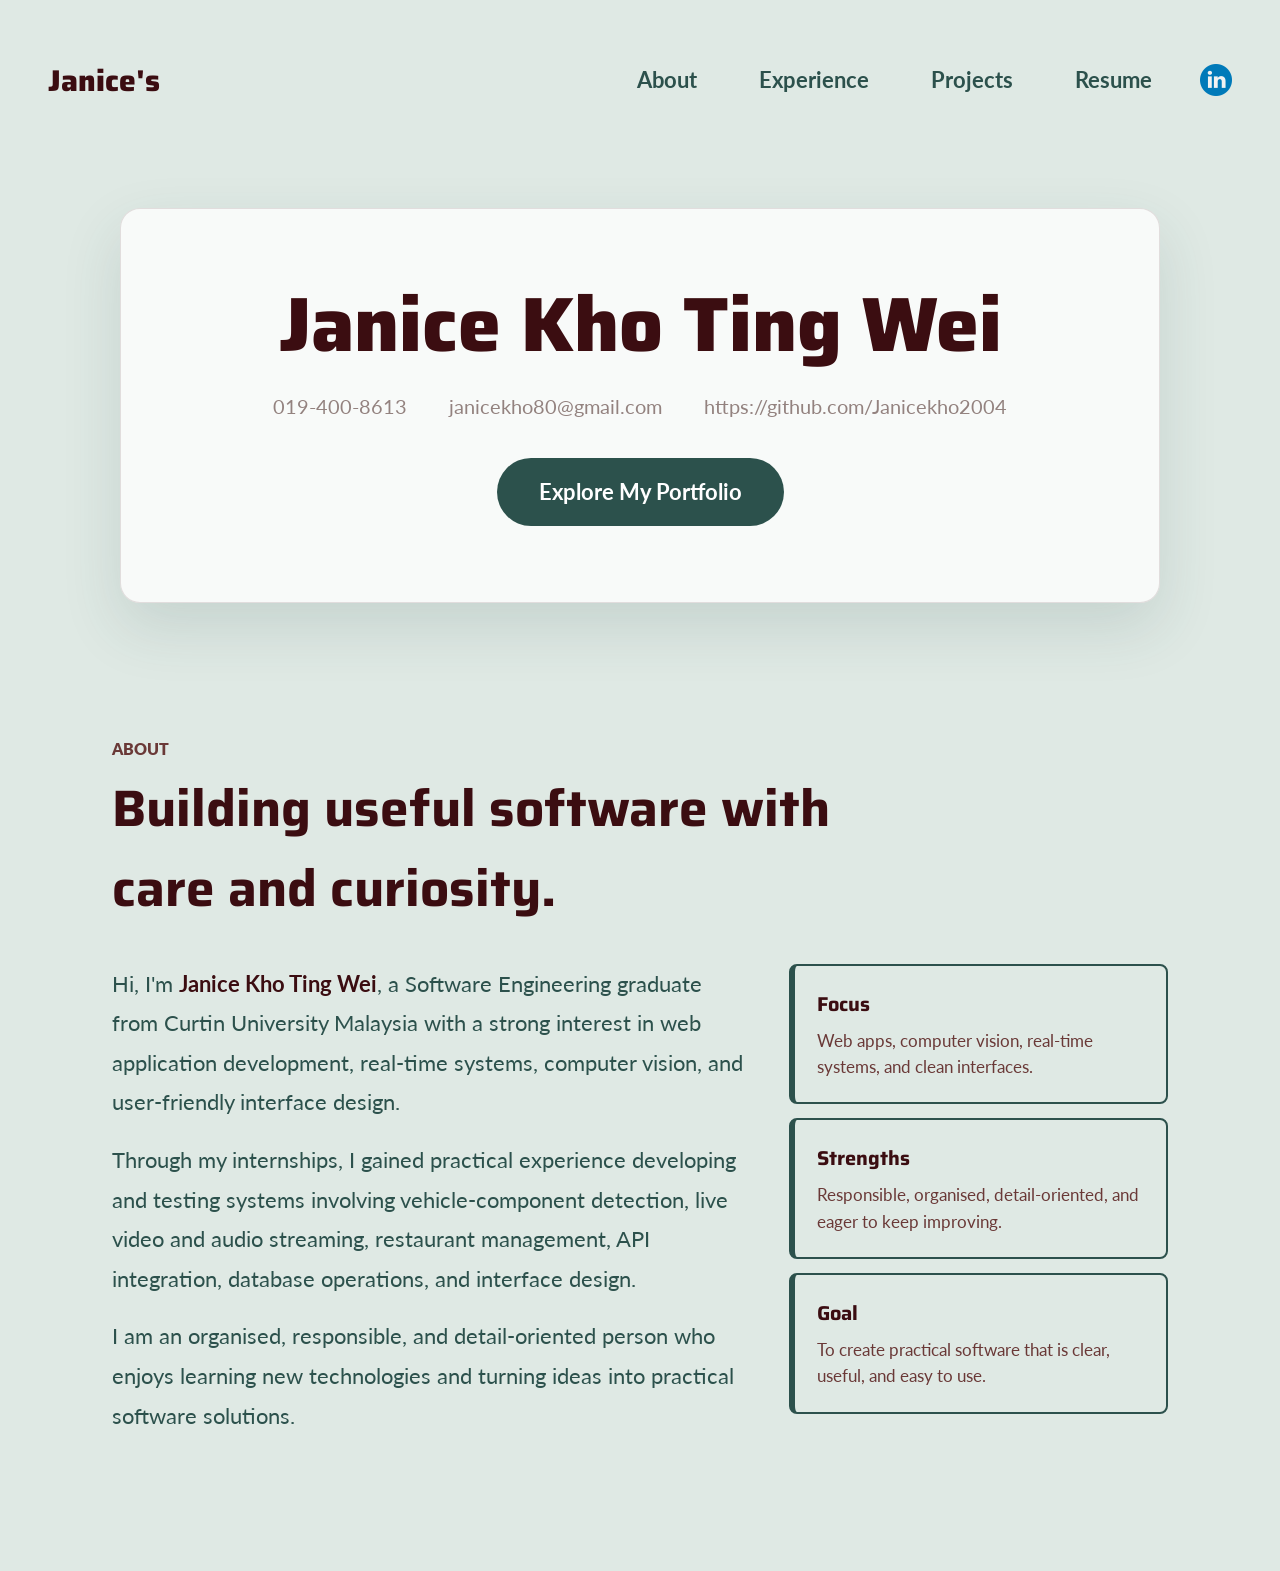
==== index.html @ f8a0b221 "About Me Section" ====
<!DOCTYPE html>
<html lang="en">
<head>
    <meta charset="UTF-8">
    <meta name="viewport" content="width=device-width, initial-scale=1.0">
    <title>Janice's Portfolio</title>
    <link rel="stylesheet" href="style.css">

    <link rel="preconnect" href="https://fonts.googleapis.com">
    <link rel="preconnect" href="https://fonts.gstatic.com" crossorigin>
    <link href="https://fonts.googleapis.com/css2?family=Lato:ital,wght@0,100;0,300;0,400;0,700;0,900;1,100;1,300;1,400;1,700;1,900&family=Saira:ital,wght@0,100..900;1,100..900&display=swap" rel="stylesheet">
</head>

<body>
    <header class="site-header">
        <a class="logo" href="#">Janice's</a>

        <nav class="mobile-menu" aria-label="Main navigation">
            <a href="#about">About</a>
            <a href="#experience">Experience</a>
            <a href="#project">Projects</a>
            <a href="#resume">Resume</a>

            <a class="linkedin-button"
                href="https://www.linkedin.com/in/janice-kho-ting-wei-541076395"
                target="_blank"
                rel="noopener noreferrer"
                aria-label="Visit Janice's LinkedIn profile">
                <img src="image/linkedin.png" alt="">
            </a>
        </nav>
    </header>

    <main class="profile">
        <h1>Janice Kho Ting Wei</h1>

        <div class="contact">
            <p>019-400-8613</p>
            <p>janicekho80@gmail.com</p>
            <p>https://github.com/Janicekho2004</p>
        </div>

        <button type="button">Explore My Portfolio</button>
    </main>

    <!-- about me section -->
    <section class="about section-panel" id="about">
        <div class="section-heading">
            <p>About</p>
            <h2>Building useful software with care and curiosity.</h2>
        </div>

        <div class="about-content">
            <div class="about-text">
                <p>
                    Hi, I'm <strong>Janice Kho Ting Wei</strong>, a Software Engineering
                    graduate from Curtin University Malaysia with a strong interest in
                    web application development, real-time systems, computer vision,
                    and user-friendly interface design.
                </p>

                <p>
                    Through my internships, I gained practical experience developing
                    and testing systems involving vehicle-component detection, live
                    video and audio streaming, restaurant management, API integration,
                    database operations, and interface design.
                </p>

                <p>
                    I am an organised, responsible, and detail-oriented person who
                    enjoys learning new technologies and turning ideas into practical
                    software solutions.
                </p>
            </div>

            <div class="about-highlights" aria-label="Janice's strengths">
                <article>
                    <h3>Focus</h3>
                    <p>Web apps, computer vision, real-time systems, and clean interfaces.</p>
                </article>

                <article>
                    <h3>Strengths</h3>
                    <p>Responsible, organised, detail-oriented, and eager to keep improving.</p>
                </article>

                <article>
                    <h3>Goal</h3>
                    <p>To create practical software that is clear, useful, and easy to use.</p>
                </article>
            </div>
        </div>
    </section>

</body>
</html>
---- style.css ----
* {
    box-sizing: border-box;
}

body {
    min-height: 100%;
    margin: 0;
    padding: 36px 48px 72px;
    font-family: "Lato", Arial, Helvetica, sans-serif;
    color: #3B0D11;
    background: #DFE9E4;
}

.site-header {
    width: min(100%, 1500px);
    min-height: 88px;
    margin: 0 auto;
    display: flex;
    align-items: center;
    justify-content: space-between;
    gap: 24px;
}

.logo {
    color: #3B0D11;
    font-family: "Saira", Arial, Helvetica, sans-serif;
    font-size: 30px;
    font-weight: 800;
    text-decoration: none;
}

.mobile-menu {
    display: flex;
    align-items: center;
    gap: 34px;
}

.mobile-menu a {
    padding: 12px 14px;
    border-radius: 999px;
    color: #2C514C;
    font-size: 1.35rem;
    font-weight: 700;
    text-decoration: none;
    transition: color 160ms ease, background 160ms ease;
}

.mobile-menu a:hover {
    color: #3B0D11;
    background: rgba(255, 255, 255, 0.72);
}

.mobile-menu .linkedin-button {
    width: 32px;
    height: 32px;
    display: inline-flex;
    align-items: center;
    justify-content: center;
    padding: 0;
    background: transparent;
}

.mobile-menu .linkedin-button img {
    width: 32px;
    height: 32px;
    display: block;
}

.profile {
    width: min(100%, 1040px);
    margin: 84px auto 0;
    padding: 76px 64px;
    border: 1px solid rgba(59, 13, 17, 0.12);
    border-radius: 20px;
    background: rgba(255, 255, 255, 0.78);
    box-shadow: 0 24px 60px rgba(44, 81, 76, 0.14);
    text-align: center;
}

h1 {
    margin: 0;
    font-family: "Saira", Arial, Helvetica, sans-serif;
    font-weight: 800;
    font-size: clamp(3.2rem, 6vw, 5.6rem);
    line-height: 1.05;
    color: #3B0D11;
}

.contact {
    display: flex;
    flex-wrap: wrap;
    align-items: center;
    gap: 14px 42px;
    justify-content: center;
    margin: 28px 0 40px;
}

.contact p {
    margin: 0;
    color: #93827F;
    text-align: center;
    font-size: 1.25rem;
}

button {
    min-height: 68px;
    padding: 0 42px;
    border: 0;
    border-radius: 999px;
    color: #ffffff;
    background: #2C514C;
    font: inherit;
    font-size: 1.35rem;
    font-weight: 700;
    cursor: pointer;
    transition: transform 160ms ease, background 160ms ease, box-shadow 160ms ease;
}

button:hover {
    background: #6A3937;
    box-shadow: 0 12px 24px rgba(106, 57, 55, 0.26);
    transform: translateY(-2px);
}

button:focus-visible {
    outline: 3px solid rgba(44, 81, 76, 0.35);
    outline-offset: 4px;
}

.section-panel {
    width: min(100%, 1500px);
    margin-top: 50px;
    margin: 72px auto 0;
    padding: 64px;
    border-radius: 20px;
}

.section-heading {
    max-width: 720px;
    margin-bottom: 36px;
}

.section-heading p {
    margin: 0 0 10px;
    color: #6A3937;
    font-weight: 800;
    text-transform: uppercase;
}

.section-heading h2 {
    margin: 0;
    color: #3B0D11;
    font-family: "Saira", Arial, Helvetica, sans-serif;
    font-size: clamp(2rem, 4vw, 3.4rem);
}

.about-content {
    display: grid;
    grid-template-columns: 1.25fr 0.75fr;
    gap: 44px;
    align-items: start;
}

.about-text {
    display: grid;
    gap: 18px;
}

.about-text p {
    margin: 0;
    color: #2C514C;
    font-size: 22px;
    line-height: 1.8;
}

.about-text strong {
    color: #3B0D11;
}

.about-highlights {
    display: grid;
    gap: 14px;
}

.about-highlights article {
    padding: 22px;
    border: 2px solid #2C514C;
    border-left: 6px solid #2C514C;
    border-radius: 8px;
    background: #DFE9E4;
}

.about-highlights h3 {
    margin: 0 0 8px;
    color: #3B0D11;
    font-family: "Saira", Arial, Helvetica, sans-serif;
    font-size: 1.25rem;
}

.about-highlights p {
    margin: 0;
    color: #6A3937;
    font-size: 17px;
    line-height: 1.55;
}

@media (max-width: 520px) {
    body {
        padding: 18px;
    }

    .site-header {
        align-items: flex-start;
        flex-direction: column;
        gap: 12px;
    }

    .mobile-menu {
        width: 100%;
        flex-wrap: wrap;
        gap: 6px;
    }

    .mobile-menu a {
        padding: 8px 10px;
        font-size: 0.88rem;
    }

    .profile {
        margin-top: 48px;
        padding: 32px 22px;
    }

    .logo {
        font-size: 1.75rem;
    }

    h1 {
        font-size: clamp(2.4rem, 13vw, 3.4rem);
    }

    .contact {
        flex-direction: column;
        gap: 8px;
    }

    .contact p {
        font-size: 0.98rem;
    }

    button {
        min-height: 54px;
        padding: 0 22px;
        font-size: 1rem;
    }

    .section-panel {
        margin-top: 28px;
        padding: 25px 18px;
    }

    .section-heading {
        margin-bottom: 28px;
    }

    .about-content {
        grid-template-columns: 1fr;
        gap: 28px;
    }

    .about-text p {
        font-size: 1rem;
        line-height: 1.7;
    }
}
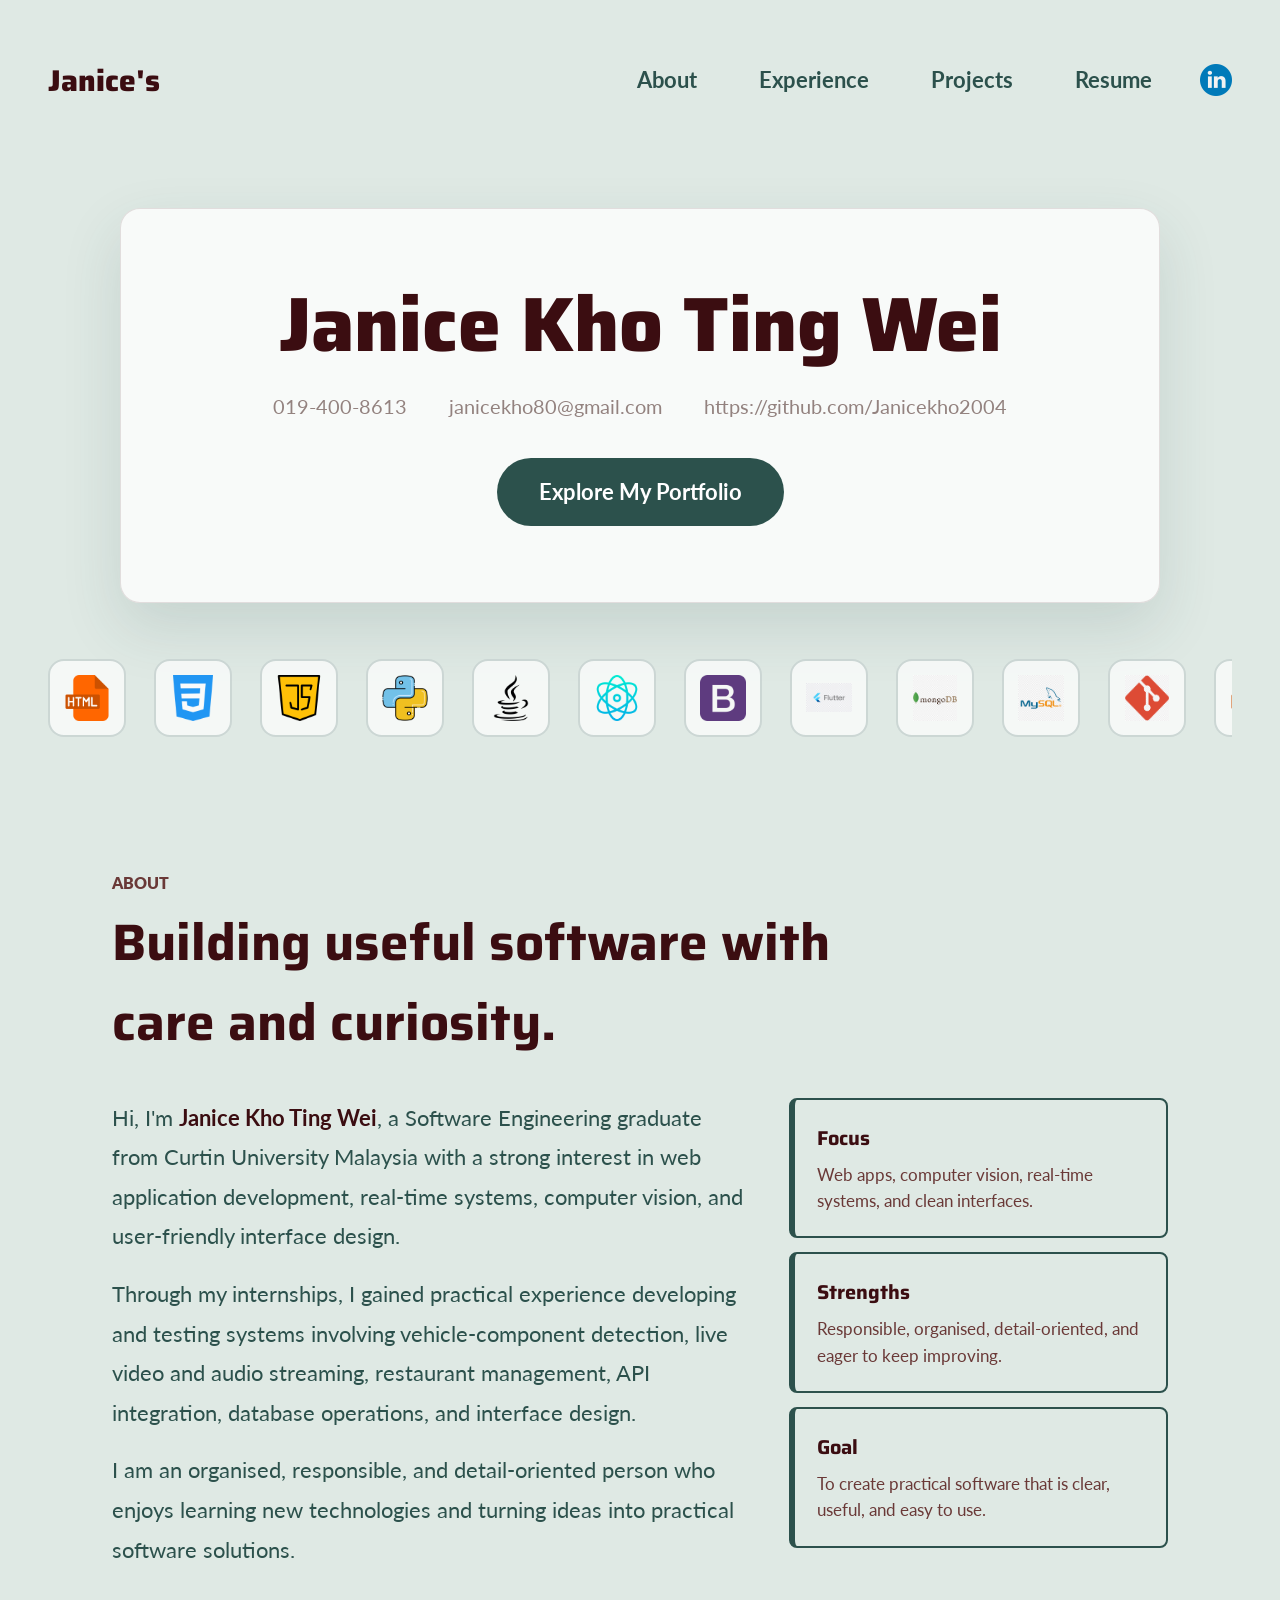
==== commit 8a8de343: "Skills Marquee added" ====
--- a/index.html
+++ b/index.html
@@ -42,6 +42,38 @@
 
         <button type="button">Explore My Portfolio</button>
     </main>
+
+    <section class="skills-marquee" aria-label="Technical skills">
+        <div class="skills-track">
+            <div class="skills-list">
+                <img src="image/logo/html.png" alt="HTML">
+                <img src="image/logo/css.png" alt="CSS">
+                <img src="image/logo/javascript.png" alt="JavaScript">
+                <img src="image/logo/python.png" alt="Python">
+                <img src="image/logo/java.png" alt="Java">
+                <img src="image/logo/react.png" alt="React">
+                <img src="image/logo/bootstrap.png" alt="Bootstrap">
+                <img src="image/logo/flutter.jpg" alt="Flutter">
+                <img src="image/logo/mongodb.png" alt="MongoDB">
+                <img src="image/logo/mysql.png" alt="MySQL">
+                <img src="image/logo/git.png" alt="Git">
+            </div>
+
+            <div class="skills-list" aria-hidden="true">
+                <img src="image/logo/html.png" alt="">
+                <img src="image/logo/css.png" alt="">
+                <img src="image/logo/javascript.png" alt="">
+                <img src="image/logo/python.png" alt="">
+                <img src="image/logo/java.png" alt="">
+                <img src="image/logo/react.png" alt="">
+                <img src="image/logo/bootstrap.png" alt="">
+                <img src="image/logo/flutter.jpg" alt="">
+                <img src="image/logo/mongodb.png" alt="">
+                <img src="image/logo/mysql.png" alt="">
+                <img src="image/logo/git.png" alt="">
+            </div>
+        </div>
+    </section>
 
     <!-- about me section -->
     <section class="about section-panel" id="about">
--- a/style.css
+++ b/style.css
@@ -204,6 +204,47 @@
     line-height: 1.55;
 }
 
+
+/* skills marquee */
+.skills-marquee {
+    width: min(100%, 1200px);
+    margin: 56px auto 0;
+    overflow: hidden;
+}
+
+.skills-track {
+    display: flex;
+    width: max-content;
+    animation: skills-scroll 28s linear infinite;
+}
+
+.skills-list {
+    display: flex;
+    align-items: center;
+    gap: 28px;
+    padding-right: 28px;
+}
+
+.skills-list img {
+    width: 78px;
+    height: 78px;
+    padding: 14px;
+    border: 2px solid rgba(44, 81, 76, 0.2);
+    border-radius: 16px;
+    object-fit: contain;
+    background: rgba(255, 255, 255, 0.68);
+}
+
+@keyframes skills-scroll {
+    from {
+        transform: translateX(0);
+    }
+
+    to {
+        transform: translateX(-33.333%);
+    }
+}
+
 @media (max-width: 520px) {
     body {
         padding: 18px;
@@ -254,6 +295,22 @@
         font-size: 1rem;
     }
 
+    .skills-marquee {
+        margin-top: 36px;
+    }
+
+    .skills-track,
+    .skills-list {
+        gap: 16px;
+    }
+
+    .skills-list img {
+        width: 58px;
+        height: 58px;
+        padding: 10px;
+        border-radius: 12px;
+    }
+
     .section-panel {
         margin-top: 28px;
         padding: 25px 18px;
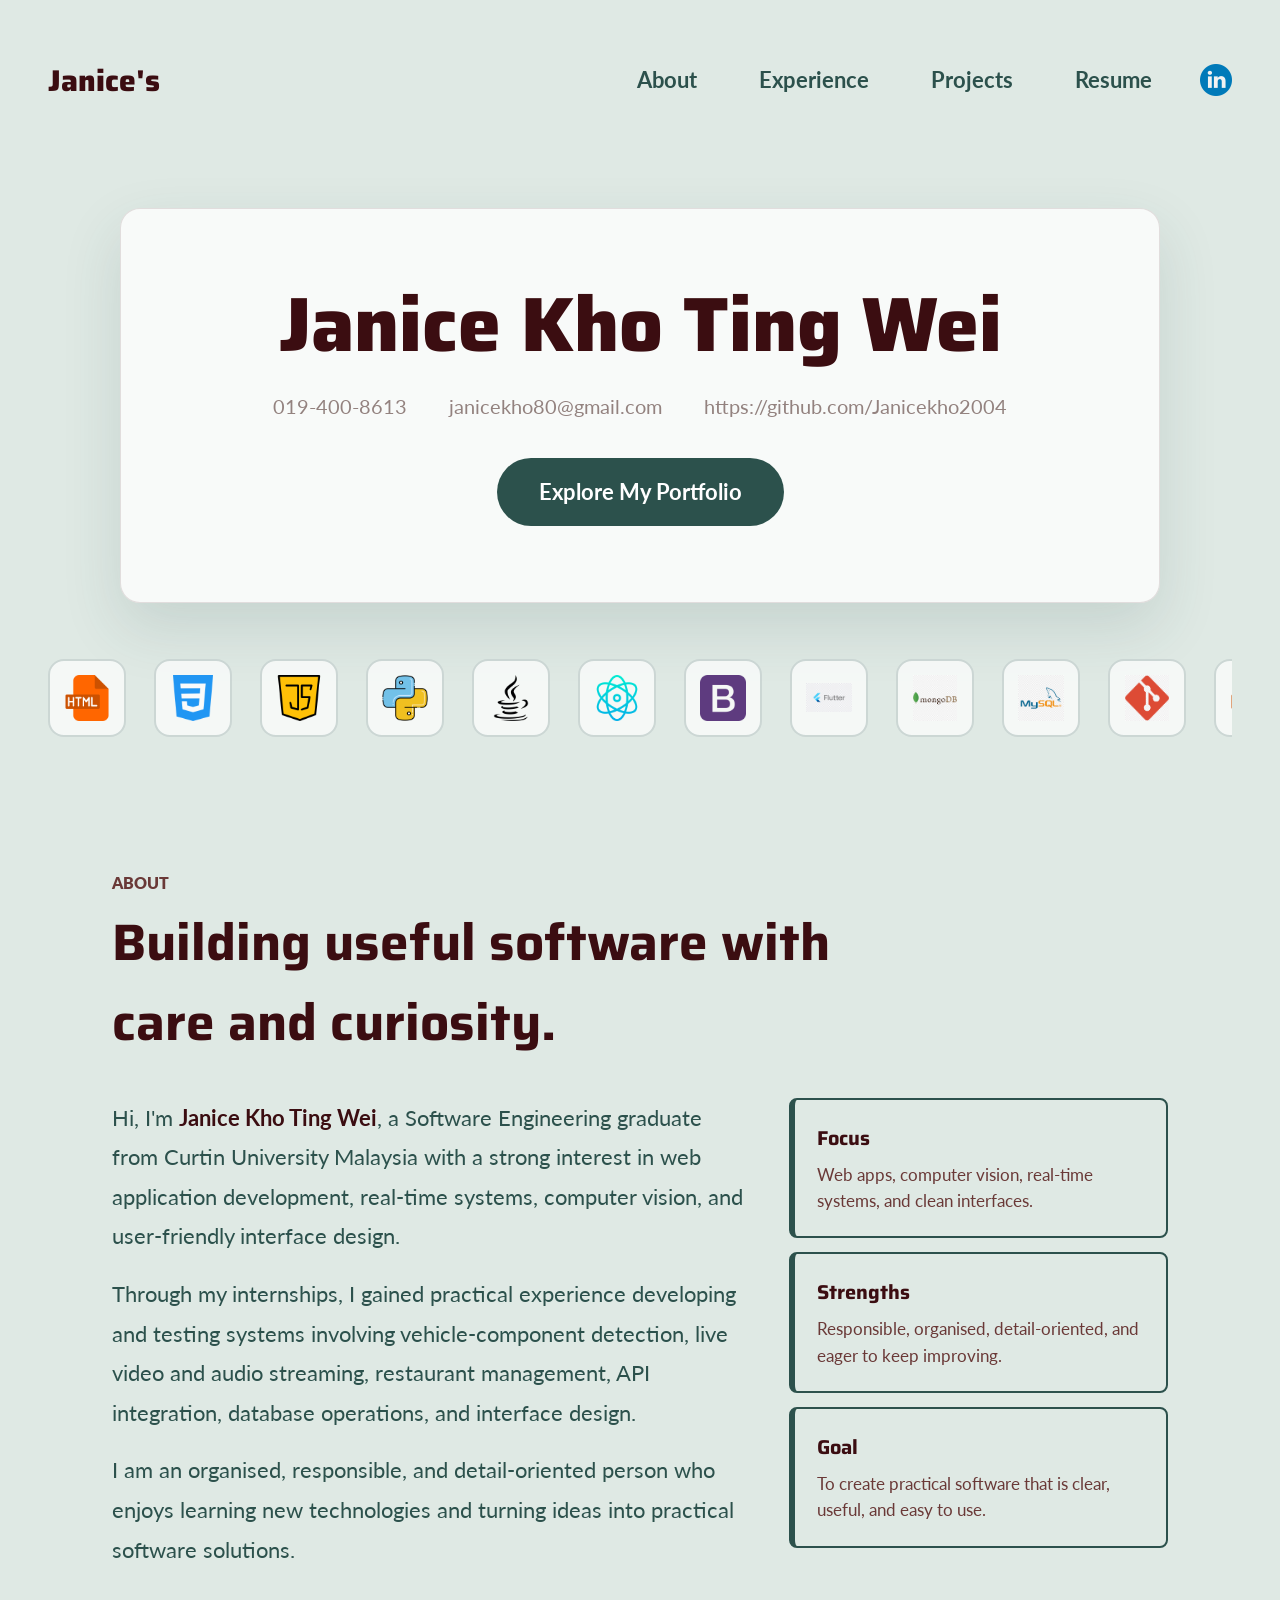
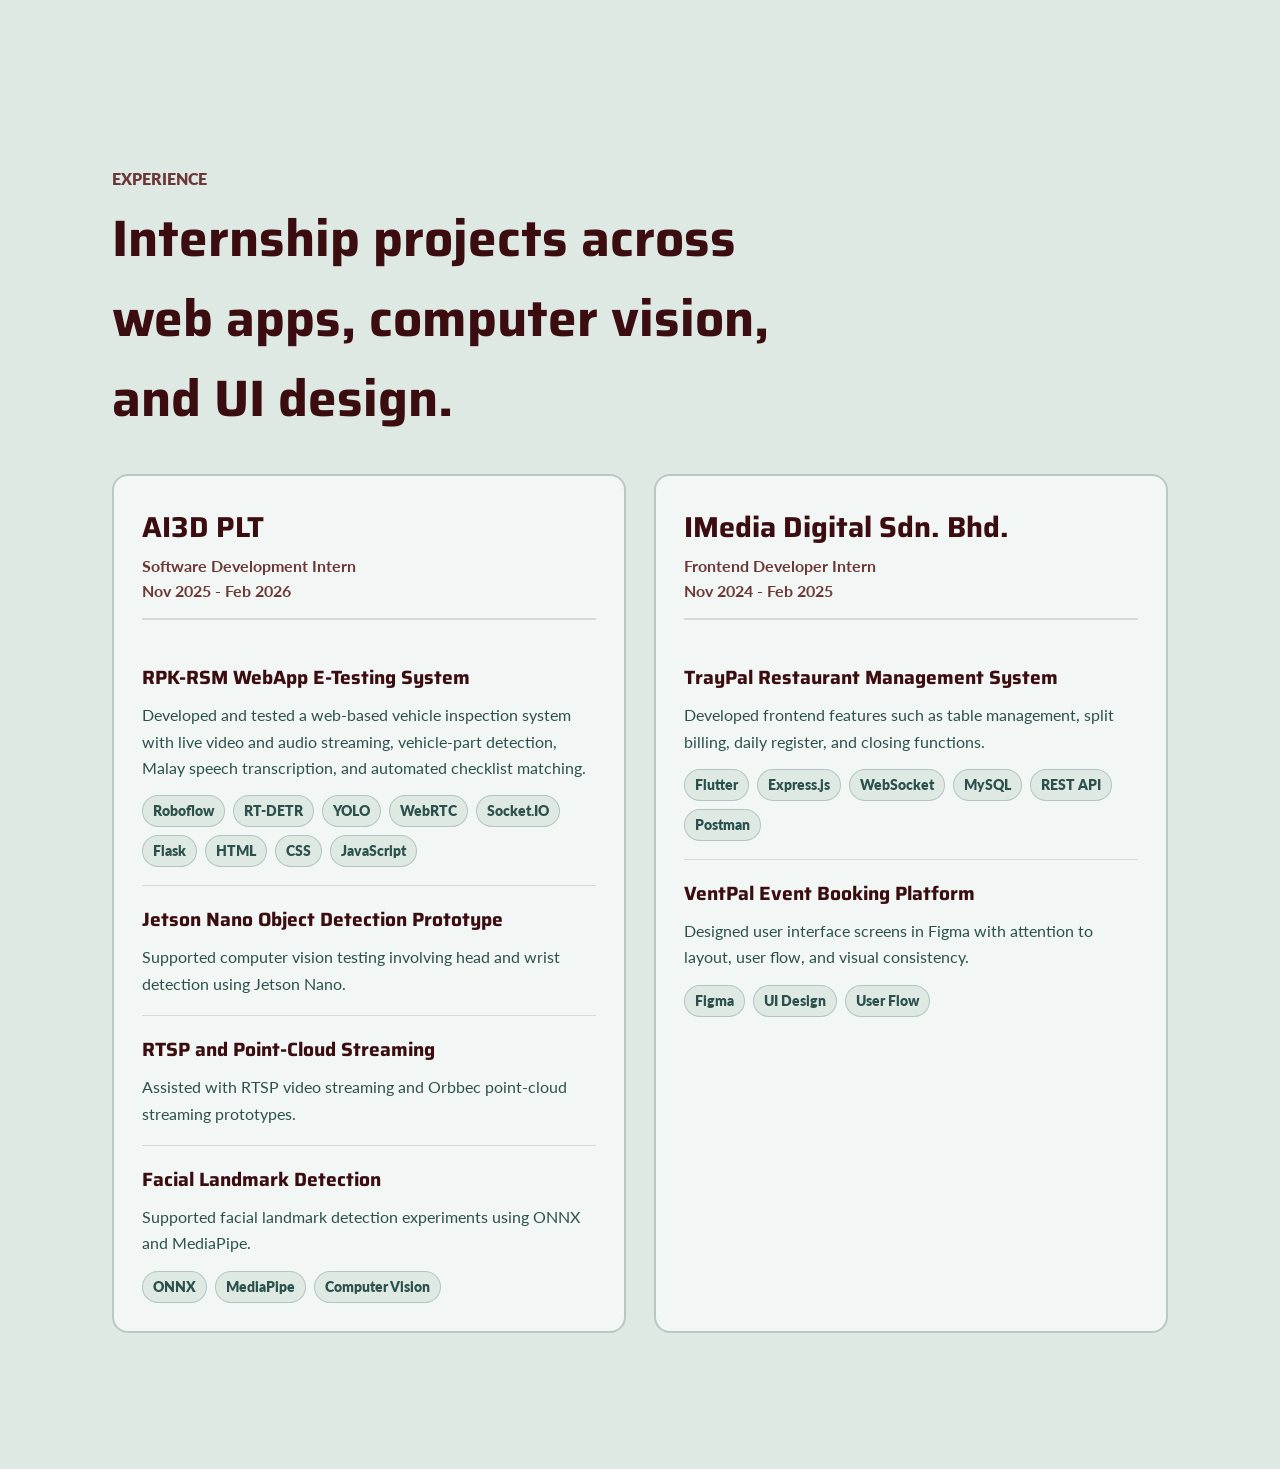
==== commit 42617d8f: "Experience Page" ====
--- a/index.html
+++ b/index.html
@@ -15,6 +15,7 @@
     <header class="site-header">
         <a class="logo" href="#">Janice's</a>
 
+        <!-- navigation (header) -->
         <nav class="mobile-menu" aria-label="Main navigation">
             <a href="#about">About</a>
             <a href="#experience">Experience</a>
@@ -31,6 +32,7 @@
         </nav>
     </header>
 
+    <!-- profile card -->
     <main class="profile">
         <h1>Janice Kho Ting Wei</h1>
 
@@ -43,6 +45,7 @@
         <button type="button">Explore My Portfolio</button>
     </main>
 
+    <!-- skills marquee -->
     <section class="skills-marquee" aria-label="Technical skills">
         <div class="skills-track">
             <div class="skills-list">
@@ -72,6 +75,20 @@
                 <img src="image/logo/mysql.png" alt="">
                 <img src="image/logo/git.png" alt="">
             </div>
+
+            <div class="skills-list" aria-hidden="true">
+                <img src="image/logo/html.png" alt="">
+                <img src="image/logo/css.png" alt="">
+                <img src="image/logo/javascript.png" alt="">
+                <img src="image/logo/python.png" alt="">
+                <img src="image/logo/java.png" alt="">
+                <img src="image/logo/react.png" alt="">
+                <img src="image/logo/bootstrap.png" alt="">
+                <img src="image/logo/flutter.jpg" alt="">
+                <img src="image/logo/mongodb.png" alt="">
+                <img src="image/logo/mysql.png" alt="">
+                <img src="image/logo/git.png" alt="">
+            </div>
         </div>
     </section>
 
@@ -124,5 +141,99 @@
         </div>
     </section>
 
+    <!-- experience section -->
+    <section class="experience section-panel" id="experience">
+        <div class="section-heading">
+            <p>Experience</p>
+            <h2>Internship projects across web apps, computer vision, and UI design.</h2>
+        </div>
+
+        <div class="experience-content">
+            <article class="experience-card">
+                <div class="experience-card-header">
+                    <h3>AI3D PLT</h3>
+                    <p>Software Development Intern</p>
+                    <p>Nov 2025 - Feb 2026</p>
+                </div>
+
+                <div class="experience-project">
+                    <h4>RPK-RSM WebApp E-Testing System</h4>
+                    <p>
+                        Developed and tested a web-based vehicle inspection system
+                        with live video and audio streaming, vehicle-part detection,
+                        Malay speech transcription, and automated checklist matching.
+                    </p>
+                    <div class="tag-list" aria-label="Technologies used">
+                        <span>Roboflow</span>
+                        <span>RT-DETR</span>
+                        <span>YOLO</span>
+                        <span>WebRTC</span>
+                        <span>Socket.IO</span>
+                        <span>Flask</span>
+                        <span>HTML</span>
+                        <span>CSS</span>
+                        <span>JavaScript</span>
+                    </div>
+                </div>
+
+                <div class="experience-project">
+                    <h4>Jetson Nano Object Detection Prototype</h4>
+                    <p>Supported computer vision testing involving head and wrist detection using Jetson Nano.</p>
+                </div>
+
+                <div class="experience-project">
+                    <h4>RTSP and Point-Cloud Streaming</h4>
+                    <p>Assisted with RTSP video streaming and Orbbec point-cloud streaming prototypes.</p>
+                </div>
+
+                <div class="experience-project">
+                    <h4>Facial Landmark Detection</h4>
+                    <p>Supported facial landmark detection experiments using ONNX and MediaPipe.</p>
+                    <div class="tag-list" aria-label="Technologies used">
+                        <span>ONNX</span>
+                        <span>MediaPipe</span>
+                        <span>Computer Vision</span>
+                    </div>
+                </div>
+            </article>
+
+            <article class="experience-card">
+                <div class="experience-card-header">
+                    <h3>IMedia Digital Sdn. Bhd.</h3>
+                    <p>Frontend Developer Intern</p>
+                    <p>Nov 2024 - Feb 2025</p>
+                </div>
+
+                <div class="experience-project">
+                    <h4>TrayPal Restaurant Management System</h4>
+                    <p>
+                        Developed frontend features such as table management,
+                        split billing, daily register, and closing functions.
+                    </p>
+                    <div class="tag-list" aria-label="Technologies used">
+                        <span>Flutter</span>
+                        <span>Express.js</span>
+                        <span>WebSocket</span>
+                        <span>MySQL</span>
+                        <span>REST API</span>
+                        <span>Postman</span>
+                    </div>
+                </div>
+
+                <div class="experience-project">
+                    <h4>VentPal Event Booking Platform</h4>
+                    <p>
+                        Designed user interface screens in Figma with attention
+                        to layout, user flow, and visual consistency.
+                    </p>
+                    <div class="tag-list" aria-label="Technologies used">
+                        <span>Figma</span>
+                        <span>UI Design</span>
+                        <span>User Flow</span>
+                    </div>
+                </div>
+            </article>
+        </div>
+    </section>
 </body>
 </html>
--- a/style.css
+++ b/style.css
@@ -245,6 +245,81 @@
     }
 }
 
+
+/* experience page */
+.experience-content {
+    display: grid;
+    grid-template-columns: repeat(2, minmax(0, 1fr));
+    gap: 28px;
+}
+
+.experience-card {
+    padding: 28px;
+    border: 2px solid rgba(44, 81, 76, 0.28);
+    border-radius: 16px;
+    background: rgba(255, 255, 255, 0.58);
+}
+
+.experience-card-header {
+    margin-bottom: 24px;
+    padding-bottom: 18px;
+    border-bottom: 2px solid rgba(44, 81, 76, 0.16);
+}
+
+.experience-card h3 {
+    margin: 0;
+    color: #3B0D11;
+    font-family: "Saira", Arial, Helvetica, sans-serif;
+    font-size: 1.8rem;
+}
+
+.experience-card-header p {
+    margin: 6px 0 0;
+    color: #6A3937;
+    font-weight: 700;
+}
+
+.experience-project {
+    padding: 18px 0;
+    border-bottom: 1px solid rgba(44, 81, 76, 0.16);
+}
+
+.experience-project:last-child {
+    border-bottom: 0;
+    padding-bottom: 0;
+}
+
+.experience-project h4 {
+    margin: 0 0 10px;
+    color: #3B0D11;
+    font-family: "Saira", Arial, Helvetica, sans-serif;
+    font-size: 1.2rem;
+}
+
+.experience-project p {
+    margin: 0;
+    color: #2C514C;
+    font-size: 1rem;
+    line-height: 1.65;
+}
+
+.tag-list {
+    display: flex;
+    flex-wrap: wrap;
+    gap: 8px;
+    margin-top: 14px;
+}
+
+.tag-list span {
+    padding: 7px 10px;
+    border: 1px solid rgba(44, 81, 76, 0.24);
+    border-radius: 999px;
+    color: #2C514C;
+    background: #DFE9E4;
+    font-size: 0.85rem;
+    font-weight: 800;
+}
+
 @media (max-width: 520px) {
     body {
         padding: 18px;
@@ -329,4 +404,16 @@
         font-size: 1rem;
         line-height: 1.7;
     }
-}
+
+    .experience-content {
+        grid-template-columns: 1fr;
+    }
+
+    .experience-card {
+        padding: 22px;
+    }
+
+    .experience-card h3 {
+        font-size: 1.45rem;
+    }
+}
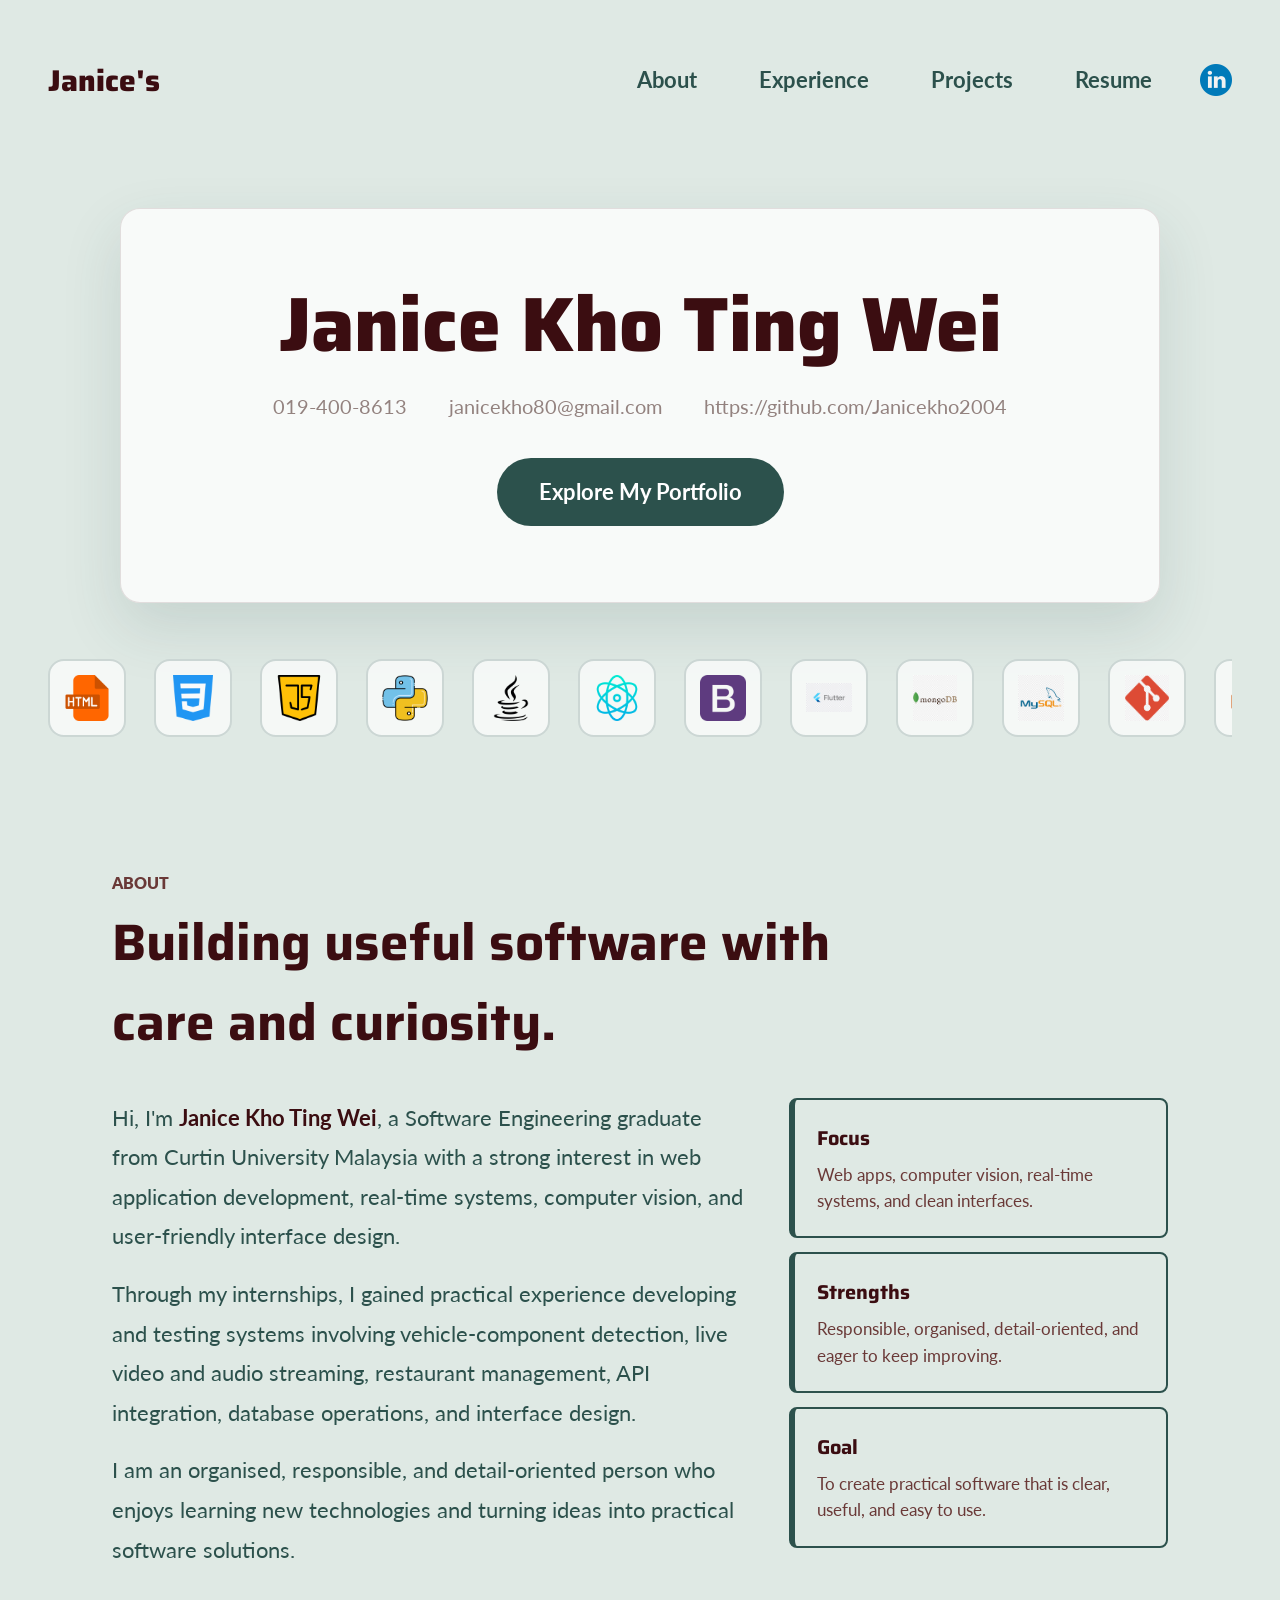
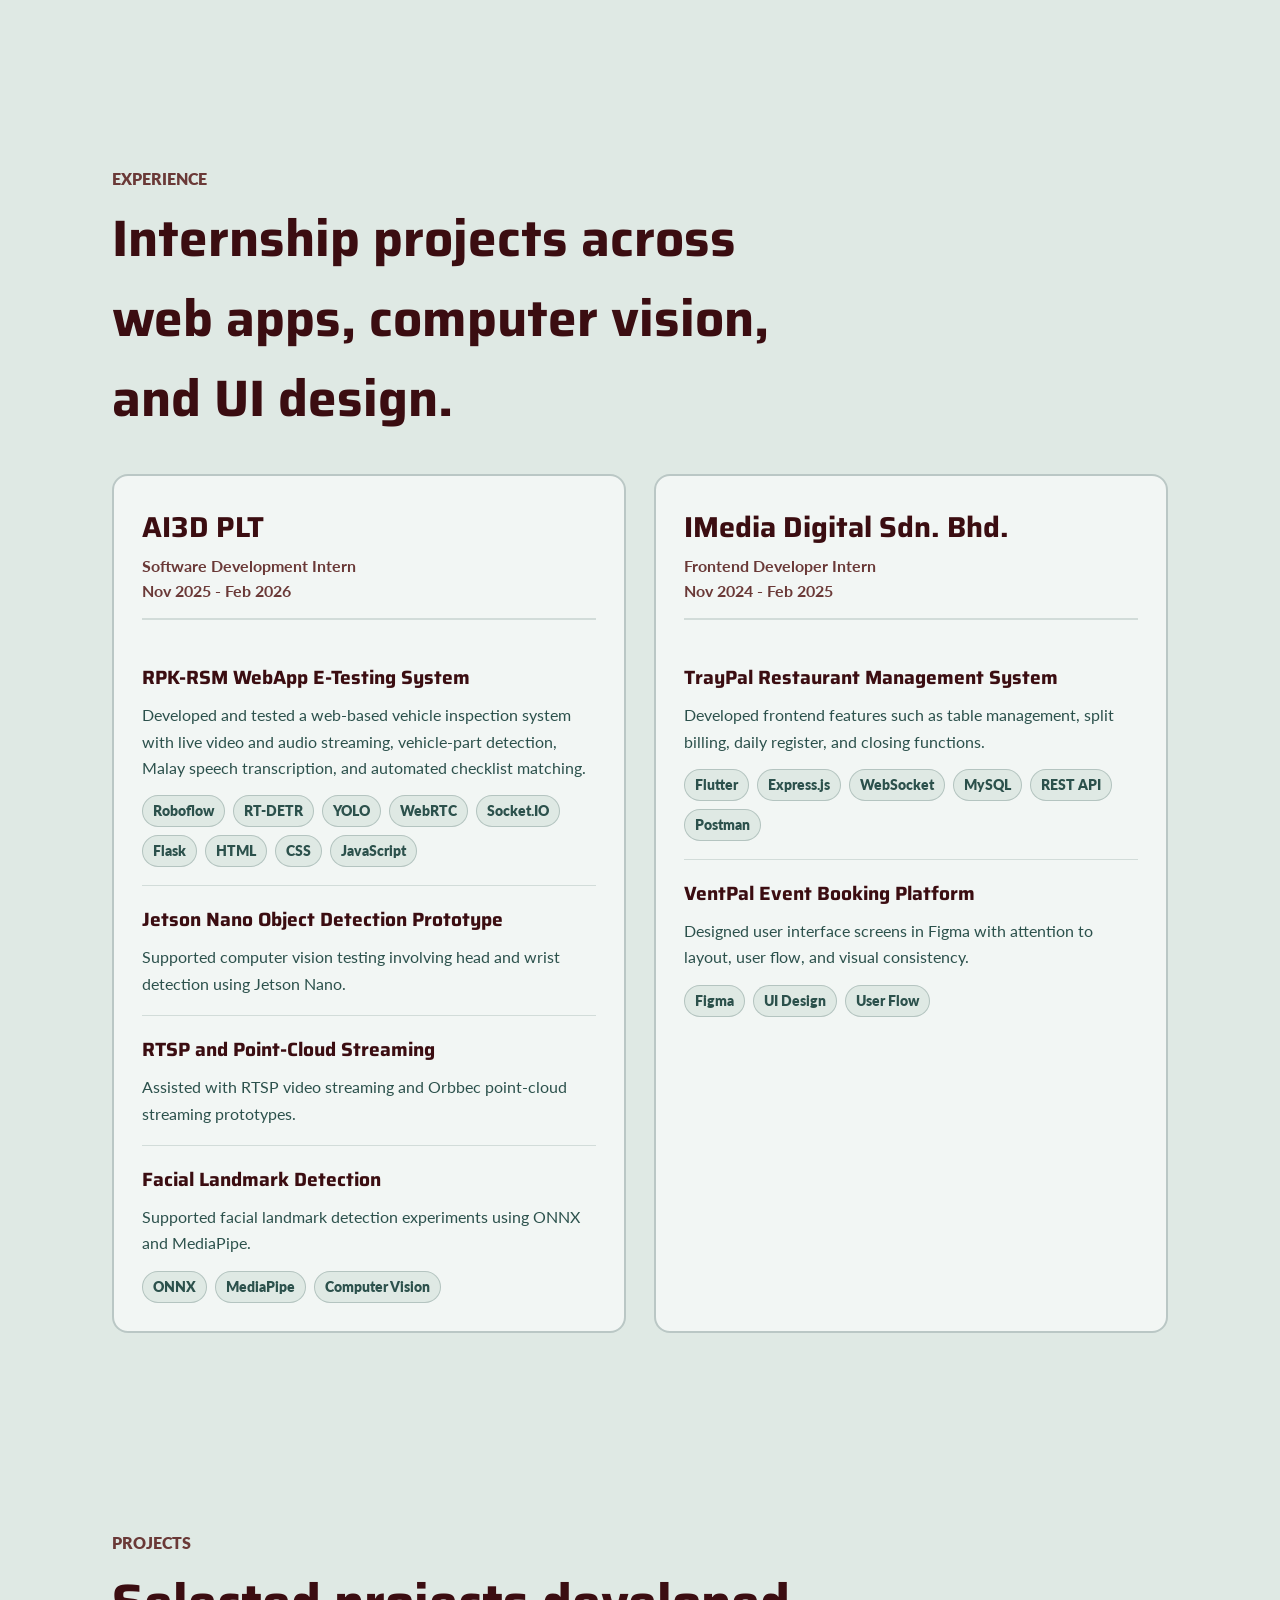
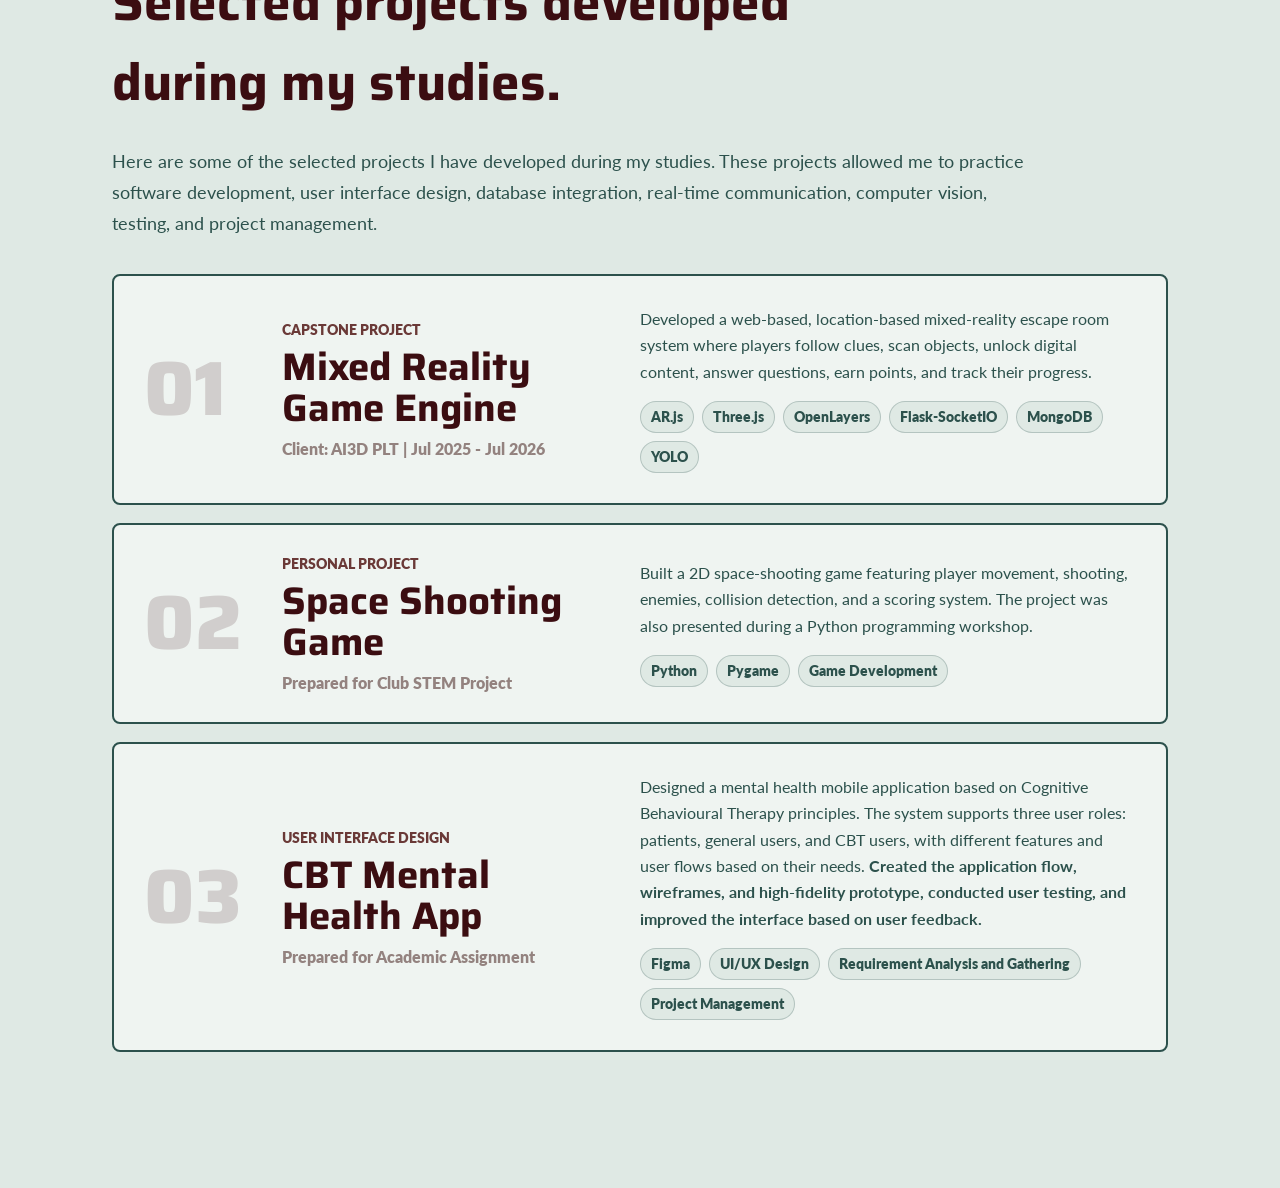
==== commit 190d2101: "Project Section" ====
--- a/index.html
+++ b/index.html
@@ -235,5 +235,105 @@
             </article>
         </div>
     </section>
+
+    <!-- project section -->
+    <section class="projects section-panel" id="project">
+        <div class="section-heading">
+            <p>Projects</p>
+            <h2>Selected projects developed during my studies.</h2>
+        </div>
+
+        <p class="section-intro">
+            Here are some of the selected projects I have developed during my
+            studies. These projects allowed me to practice software development,
+            user interface design, database integration, real-time communication,
+            computer vision, testing, and project management.
+        </p>
+
+        <div class="project-list">
+            <a class="project-row" href="#" aria-label="View Mixed Reality Game Engine project">
+                <span class="project-number">01</span>
+
+                <div class="project-row-main">
+                    <p>Capstone Project</p>
+                    <h3>Mixed Reality Game Engine</h3>
+                    <span>Client: AI3D PLT | Jul 2025 - Jul 2026</span>
+                </div>
+
+                <div class="project-row-details">
+                    <p>
+                        Developed a web-based, location-based mixed-reality escape
+                        room system where players follow clues, scan objects, unlock
+                        digital content, answer questions, earn points, and track
+                        their progress.
+                    </p>
+
+                    <div class="tag-list" aria-label="Technologies used">
+                        <span>AR.js</span>
+                        <span>Three.js</span>
+                        <span>OpenLayers</span>
+                        <span>Flask-SocketIO</span>
+                        <span>MongoDB</span>
+                        <span>YOLO</span>
+                    </div>
+                </div>
+            </a>
+
+            <a class="project-row" href="#" aria-label="View Space Shooting Game project">
+                <span class="project-number">02</span>
+
+                <div class="project-row-main">
+                    <p>Personal Project</p>
+                    <h3>Space Shooting Game</h3>
+                    <span>Prepared for Club STEM Project</span>
+                </div>
+
+                <div class="project-row-details">
+                    <p>
+                        Built a 2D space-shooting game featuring player movement,
+                        shooting, enemies, collision detection, and a scoring system.
+                        The project was also presented during a Python programming
+                        workshop.
+                    </p>
+
+                    <div class="tag-list" aria-label="Technologies used">
+                        <span>Python</span>
+                        <span>Pygame</span>
+                        <span>Game Development</span>
+                    </div>
+                </div>
+            </a>
+
+            <a class="project-row" href="#" aria-label="View Space Shooting Game project">
+                <span class="project-number">03</span>
+
+                <div class="project-row-main">
+                    <p>User Interface Design</p>
+                    <h3>CBT Mental Health App</h3>
+                    <span>Prepared for Academic Assignment</span>
+                </div>
+
+                <div class="project-row-details">
+                    <p>
+                        Designed a mental health mobile application based on Cognitive
+                        Behavioural Therapy principles. The system supports three user roles:
+                        patients, general users, and CBT users, with different features and
+                        user flows based on their needs.
+
+                        <strong>Created the application flow, wireframes, and high-fidelity prototype,
+                        conducted user testing, and improved the interface based on user
+                        feedback.</strong>
+                    </p>
+
+                    <div class="tag-list" aria-label="Technologies used">
+                        <span>Figma</span>
+                        <span>UI/UX Design</span>
+                        <span>Requirement Analysis and Gathering</span>
+                        <span>Project Management</span>
+                    </div>
+                </div>
+            </a>
+        </div>
+    </section>
 </body>
 </html>
--- a/style.css
+++ b/style.css
@@ -320,6 +320,82 @@
     font-weight: 800;
 }
 
+/* project page */
+.section-intro {
+    max-width: 920px;
+    margin: -12px 0 34px;
+    color: #2C514C;
+    font-size: 1.12rem;
+    line-height: 1.75;
+}
+
+.project-list {
+    display: grid;
+    gap: 18px;
+}
+
+.project-row {
+    display: grid;
+    grid-template-columns: 110px 0.8fr 1.2fr;
+    gap: 28px;
+    align-items: center;
+    padding: 30px;
+    border: 2px solid #2C514C;
+    border-radius: 8px;
+    color: inherit;
+    background: rgba(255, 255, 255, 0.5);
+    text-decoration: none;
+    transition: transform 160ms ease, background 160ms ease, box-shadow 160ms ease;
+}
+
+.project-row:hover {
+    background: rgba(255, 255, 255, 0.8);
+    box-shadow: 0 18px 36px rgba(44, 81, 76, 0.14);
+    transform: translateY(-3px);
+}
+
+.project-number {
+    color: rgba(59, 13, 17, 0.16);
+    font-family: "Saira", Arial, Helvetica, sans-serif;
+    font-size: clamp(3rem, 6vw, 5rem);
+    font-weight: 800;
+    line-height: 1;
+}
+
+.project-row-main p {
+    margin: 0 0 8px;
+    color: #6A3937;
+    font-size: 0.9rem;
+    font-weight: 800;
+    text-transform: uppercase;
+}
+
+.project-row-main h3 {
+    margin: 0;
+    color: #3B0D11;
+    font-family: "Saira", Arial, Helvetica, sans-serif;
+    font-size: clamp(1.6rem, 3vw, 2.4rem);
+    line-height: 1.08;
+}
+
+.project-row-main span {
+    display: block;
+    margin-top: 10px;
+    color: #93827F;
+    font-weight: 800;
+}
+
+.project-row-details p {
+    margin: 0;
+    color: #2C514C;
+    font-size: 1rem;
+    line-height: 1.65;
+}
+
+.project-row-details .tag-list {
+    margin-top: 16px;
+}
+
 @media (max-width: 520px) {
     body {
         padding: 18px;
@@ -416,4 +492,20 @@
     .experience-card h3 {
         font-size: 1.45rem;
     }
-}
+
+    .section-intro {
+        margin-top: -8px;
+        font-size: 1rem;
+        line-height: 1.7;
+    }
+
+    .project-row {
+        grid-template-columns: 1fr;
+        gap: 16px;
+        padding: 22px;
+    }
+
+    .project-number {
+        font-size: 3rem;
+    }
+}
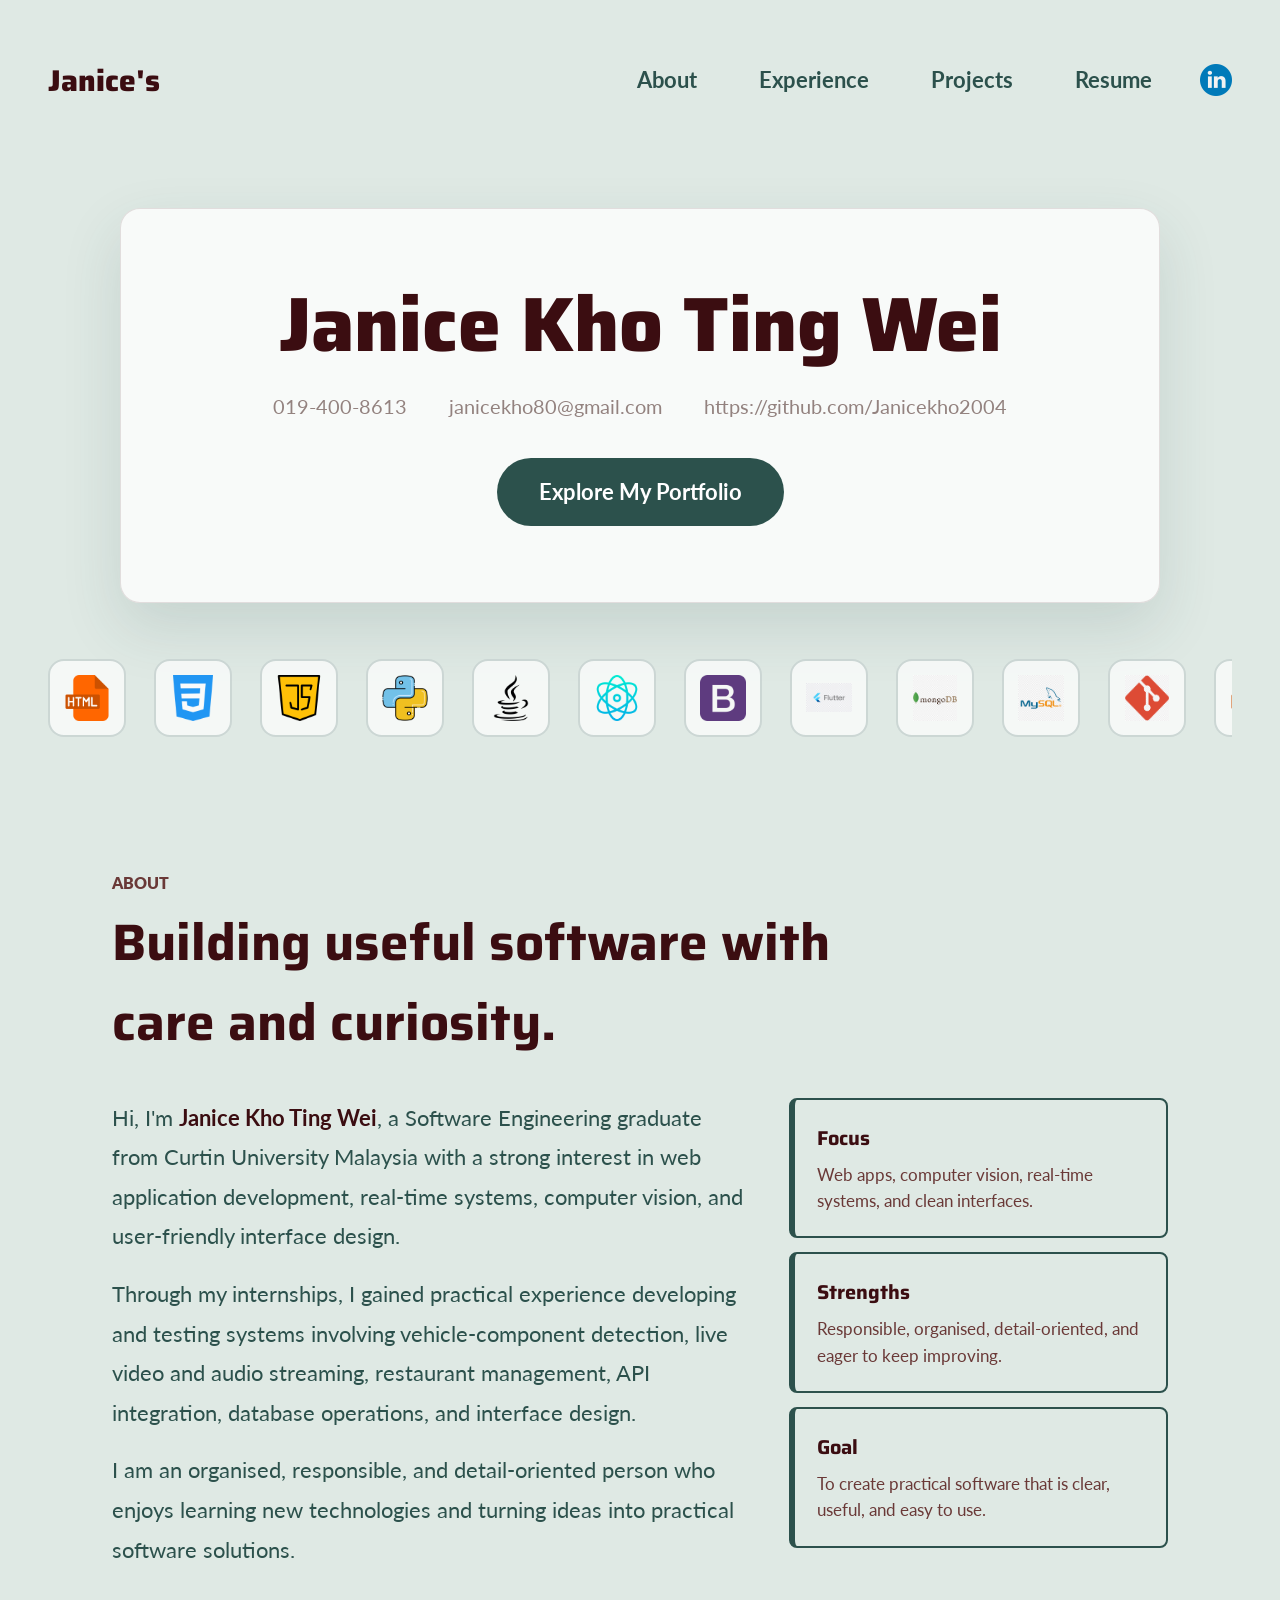
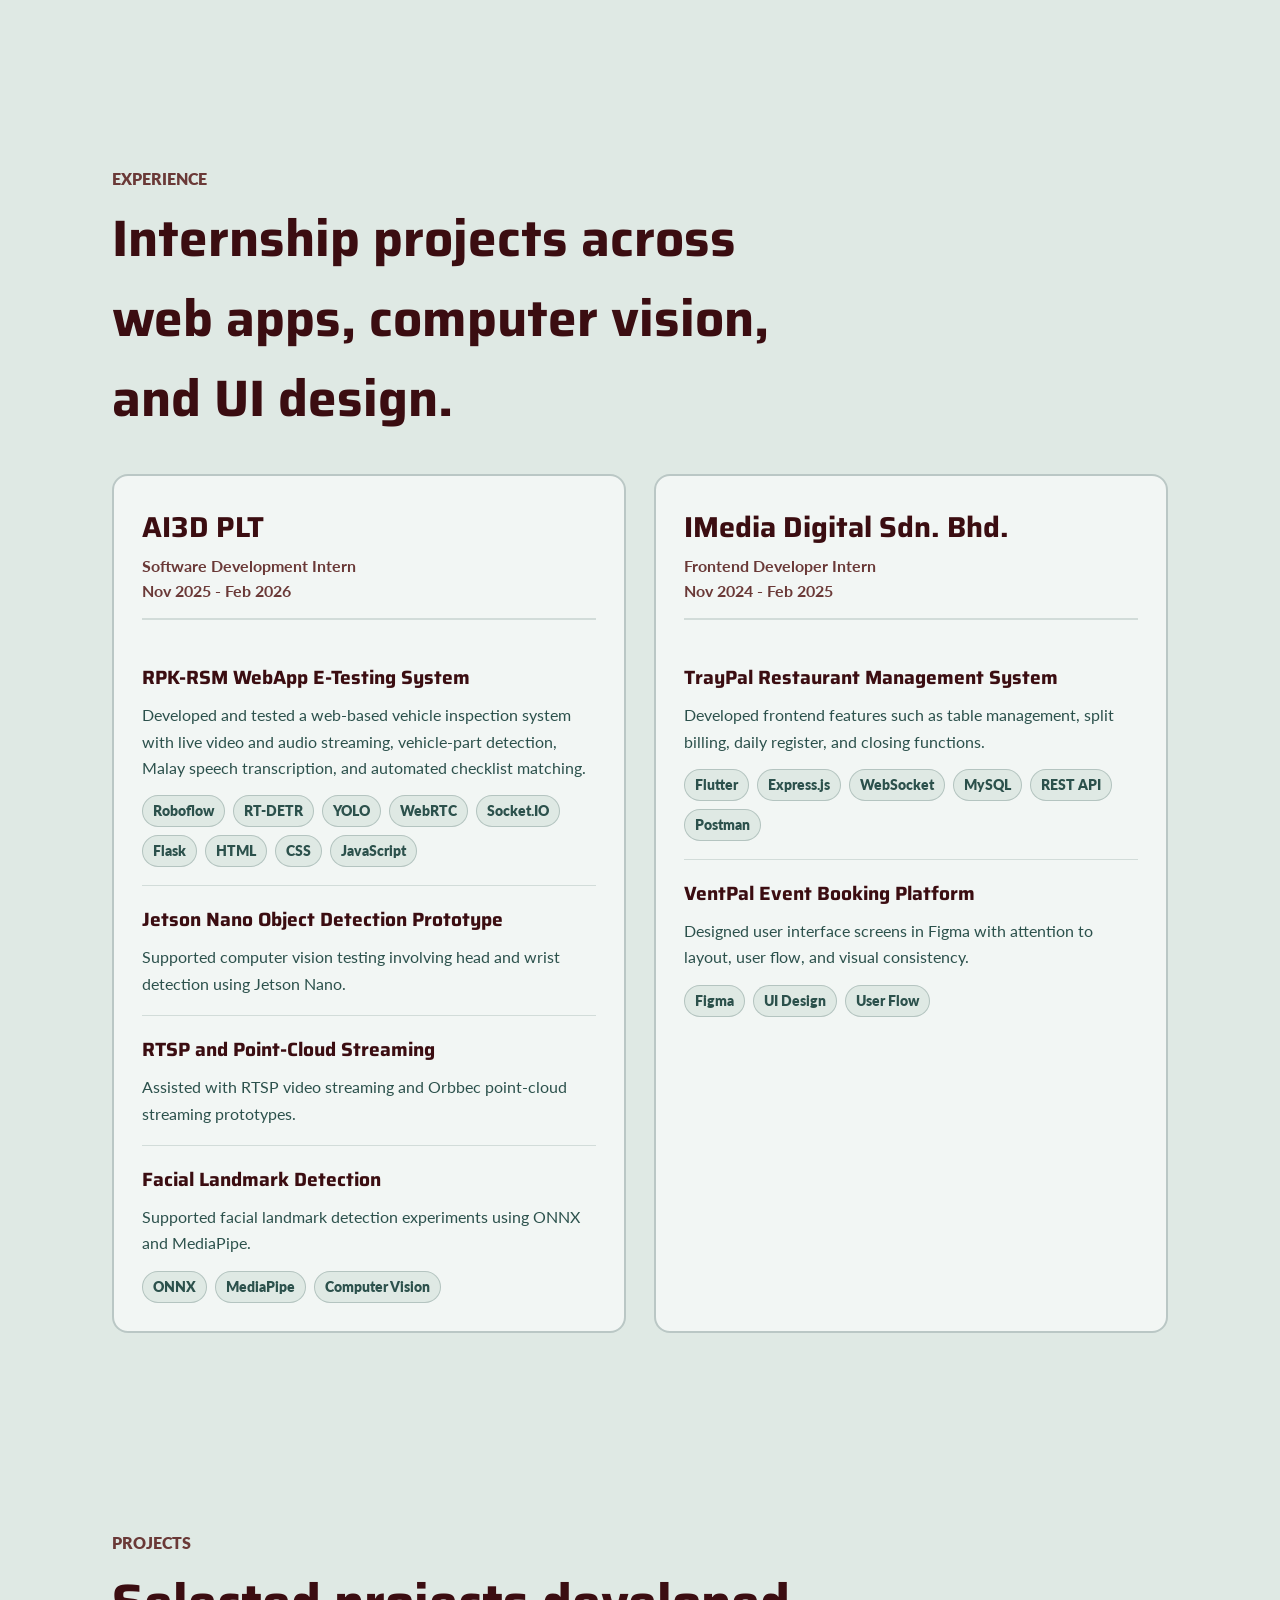
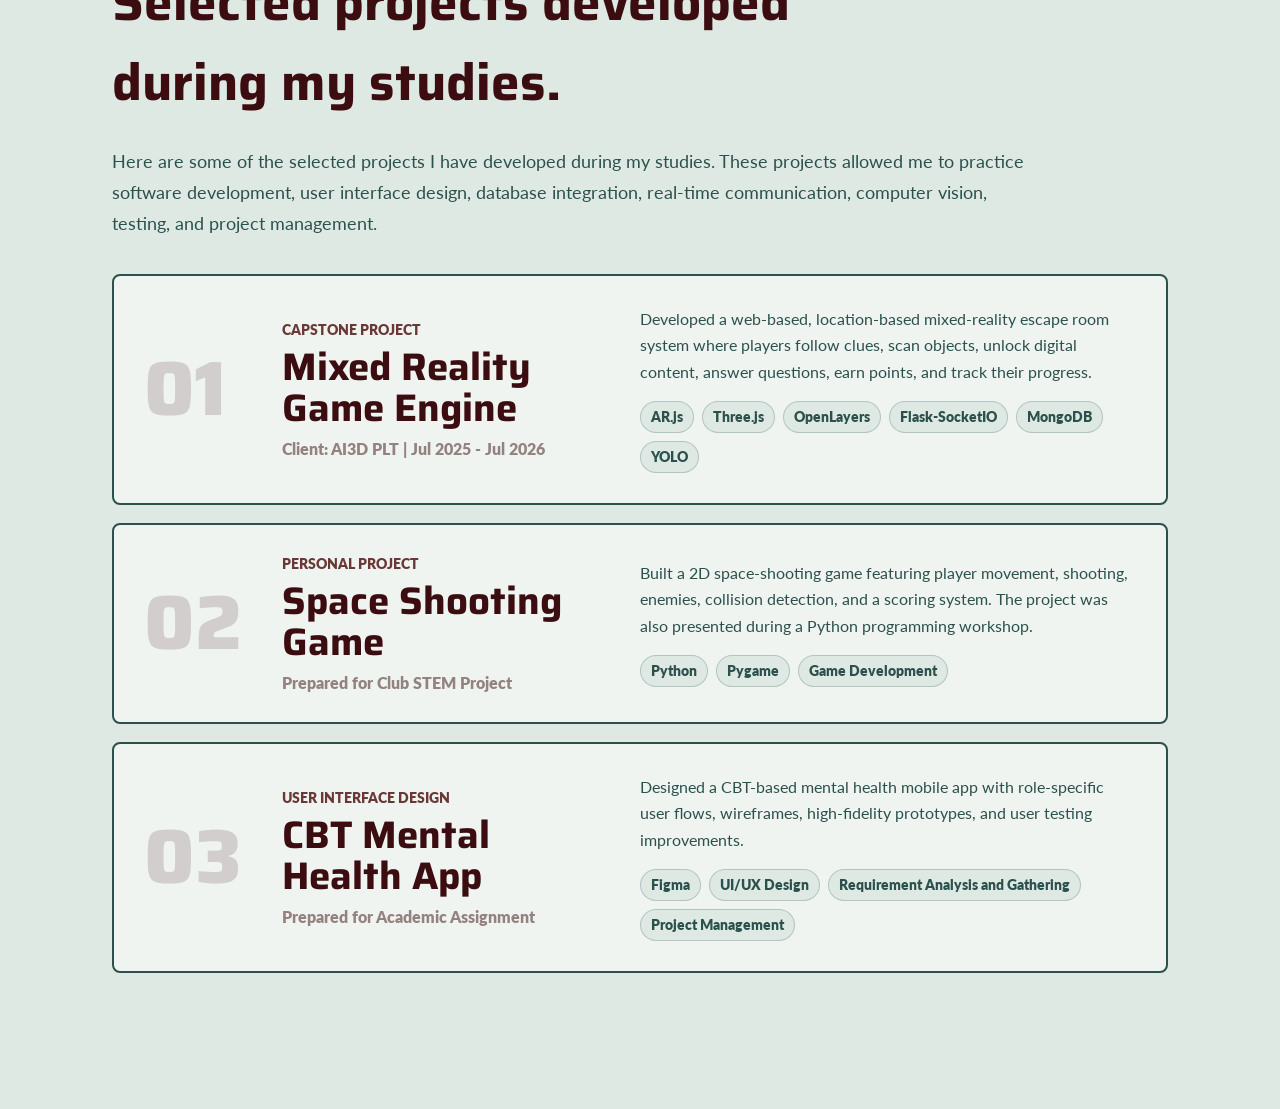
==== commit 6e314f73: "Space Shooting Page" ====
--- a/index.html
+++ b/index.html
@@ -250,8 +250,9 @@
             computer vision, testing, and project management.
         </p>
 
+        <!-- MRGE -->
         <div class="project-list">
-            <a class="project-row" href="#" aria-label="View Mixed Reality Game Engine project">
+            <a class="project-row" href="mrge.html" aria-label="View Mixed Reality Game Engine project">
                 <span class="project-number">01</span>
 
                 <div class="project-row-main">
@@ -279,7 +280,8 @@
                 </div>
             </a>
 
-            <a class="project-row" href="#" aria-label="View Space Shooting Game project">
+            <!-- Space Shooting Game -->
+            <a class="project-row" href="space.html" aria-label="View Space Shooting Game project">
                 <span class="project-number">02</span>
 
                 <div class="project-row-main">
@@ -304,6 +306,7 @@
                 </div>
             </a>
 
+            <!-- CBT -->
             <a class="project-row" href="#" aria-label="View Space Shooting Game project">
                 <span class="project-number">03</span>
 
@@ -315,14 +318,8 @@
 
                 <div class="project-row-details">
                     <p>
-                        Designed a mental health mobile application based on Cognitive
-                        Behavioural Therapy principles. The system supports three user roles:
-                        patients, general users, and CBT users, with different features and
-                        user flows based on their needs.
-
-                        <strong>Created the application flow, wireframes, and high-fidelity prototype,
-                        conducted user testing, and improved the interface based on user
-                        feedback.</strong>
+                        Designed a CBT-based mental health mobile app with role-specific user flows,
+                        wireframes, high-fidelity prototypes, and user testing improvements.
                     </p>
 
                     <div class="tag-list" aria-label="Technologies used">
--- a/style.css
+++ b/style.css
@@ -1,5 +1,19 @@
 * {
     box-sizing: border-box;
+}
+
+:root {
+    --surface: rgba(255, 255, 255, 0.42);
+    --surface-2: rgba(255, 255, 255, 0.72);
+    --bg: #ffffff;
+    --bg-alt: #DFE9E4;
+    --border: rgba(44, 81, 76, 0.28);
+    --accent: #2C514C;
+    --accent-border: rgba(44, 81, 76, 0.28);
+    --accent-ghost: rgba(44, 81, 76, 0.12);
+    --text-1: #3B0D11;
+    --text-3: #93827F;
+    --silk: cubic-bezier(0.22, 1, 0.36, 1);
 }
 
 body {
@@ -396,6 +410,378 @@
     margin-top: 16px;
 }
 
+/* project detail page */
+.back-link {
+    display: inline-flex;
+    margin-bottom: 34px;
+    color: #2C514C;
+    font-weight: 800;
+    text-decoration: none;
+}
+
+.back-link:hover {
+    color: #6A3937;
+}
+
+.project-detail .section-heading {
+    max-width: 980px;
+}
+
+.project-detail-grid {
+    display: grid;
+    grid-template-columns: 1.2fr 0.8fr;
+    gap: 28px;
+    margin-top: 36px;
+}
+
+.project-detail-grid section {
+    padding: 28px;
+    border: 2px solid rgba(44, 81, 76, 0.28);
+    border-radius: 16px;
+    background: rgba(255, 255, 255, 0.58);
+}
+
+.project-detail-grid h2 {
+    margin: 0 0 12px;
+    color: #3B0D11;
+    font-family: "Saira", Arial, Helvetica, sans-serif;
+    font-size: 1.6rem;
+}
+
+.project-detail-grid p {
+    margin: 0;
+    color: #2C514C;
+    font-size: 1.08rem;
+    line-height: 1.75;
+}
+
+.project-detail-grid ul {
+    margin: 0;
+    padding-left: 22px;
+    padding-top: 20px;
+    color: #2C514C;
+}
+
+.project-detail-grid li {
+    margin-bottom: 12px;
+    color: #2C514C;
+    font-size: 1.08rem;
+    line-height: 1.75;
+}
+
+.project-detail-grid li::marker {
+    color: #6A3937;
+}
+
+.tech-row {
+    display: grid;
+    grid-template-columns: repeat(3, minmax(0, 1fr));
+    gap: 14px;
+}
+
+.tech-column {
+    min-height: 100%;
+    padding: 20px;
+    border: 2px solid rgba(44, 81, 76, 0.28);
+    border-left: 6px solid #2C514C;
+    border-radius: 12px;
+    background: #DFE9E4;
+}
+
+.tech-column h3 {
+    margin: 0 0 10px;
+    color: #3B0D11;
+    font-family: "Saira", Arial, Helvetica, sans-serif;
+    font-size: 1.25rem;
+}
+
+.tech-column p {
+    margin: 0;
+    color: #2C514C;
+    font-size: 0.96rem;
+    line-height: 1.55;
+}
+
+.tech-column .tag-list {
+    margin-top: 16px;
+}
+
+.video-demo {
+    grid-column: 1 / -1;
+    display: grid;
+    grid-template-columns: 0.7fr 1.3fr;
+    gap: 28px;
+    align-items: center;
+}
+
+.video-frame {
+    overflow: hidden;
+    border: 2px solid rgba(44, 81, 76, 0.28);
+    border-radius: 16px;
+    aspect-ratio: 16 / 9;
+    background: #2C514C;
+}
+
+.video-frame iframe {
+    width: 100%;
+    height: 100%;
+    display: block;
+    border: 0;
+}
+
+.back-arrow-link {
+    width: 46px;
+    height: 46px;
+    display: inline-flex;
+    align-items: center;
+    justify-content: center;
+    margin-bottom: 30px;
+    border: 2px solid rgba(44, 81, 76, 0.28);
+    border-radius: 50%;
+    background: rgba(255, 255, 255, 0.58);
+    transition: transform 160ms ease, background 160ms ease, box-shadow 160ms ease;
+}
+
+.back-arrow-link:hover {
+    background: rgba(255, 255, 255, 0.86);
+    box-shadow: 0 12px 24px rgba(44, 81, 76, 0.14);
+    transform: translateX(-3px);
+}
+
+.back-arrow-link:focus-visible {
+    outline: 3px solid rgba(44, 81, 76, 0.35);
+    outline-offset: 4px;
+}
+
+.back-arrow-img {
+    width: 22px;
+    height: 22px;
+    display: block;
+    object-fit: contain;
+}
+
+
+/* mobile carousel */
+.carousel-section {
+    grid-column: 1 / -1;
+    display: block;
+    padding: 64px 0 0;
+    background: transparent;
+    border-top: 1px solid var(--border);
+    overflow: hidden;
+}
+.carousel-header { text-align: center; margin-bottom: 0; }
+.carousel-header .section-sub { margin: 16px auto 0; text-align: center; }
+
+.section-label {
+    color: #6A3937;
+    font-weight: 800;
+    text-transform: uppercase;
+}
+
+.section-title {
+    margin: 8px 0 0;
+    color: #3B0D11;
+    font-family: "Saira", Arial, Helvetica, sans-serif;
+    font-size: clamp(2rem, 4vw, 3.4rem);
+    line-height: 1.08;
+}
+
+.section-title em {
+    color: #2C514C;
+    font-style: normal;
+}
+
+.section-sub {
+    max-width: 640px;
+    color: #2C514C;
+    font-size: 1.08rem;
+    line-height: 1.65;
+}
+
+.carousel-stage {
+    position: relative;
+    height: clamp(480px, 52vw, 780px);
+    perspective: clamp(900px, 120vw, 1800px);
+    perspective-origin: center center;
+    display: flex; align-items: center; justify-content: center;
+}
+.carousel-track {
+    position: relative; width: 100%; height: 100%;
+    transform-style: preserve-3d;
+    display: flex; align-items: center; justify-content: center;
+}
+
+/* Single source of truth: --pw = phone width, drives all offsets */
+:root {
+    --pw: clamp(180px, 14vw, 300px);
+    --gap1: clamp(200px, 19vw, 380px);
+    --gap2: clamp(360px, 34vw, 660px);
+    --gap-hide: clamp(500px, 48vw, 900px);
+}
+
+.phone-card {
+    position: absolute;
+    transition: transform 0.6s var(--silk), opacity 0.6s var(--silk);
+    cursor: pointer;
+}
+.phone-shell {
+    background: #C8D4D2;
+    border-radius: 32px;
+    padding: 5px;
+    border: none;
+    box-shadow:
+    0 0 0 1px rgba(150,175,170,0.5),
+    0 24px 56px rgba(13,30,28,0.18),
+    inset 0 1px 0 rgba(255,255,255,0.6);
+    position: relative;
+    transition: box-shadow 0.6s var(--silk);
+}
+.phone-screen {
+    background: var(--bg);
+    border-radius: 28px;
+    overflow: hidden;
+    aspect-ratio: 9/19.5;
+}
+
+.phone-screen img {
+    width: 100%;
+    height: 100%;
+    display: block;
+    object-fit: cover;
+}
+.phone-screen-inner {
+    width: 100%; height: 100%;
+    display: flex; flex-direction: column;
+}
+.ps-topbar {
+    padding: 10px 12px 6px;
+    display: flex; justify-content: space-between; align-items: center;
+}
+.ps-topbar-label { font-size: 8px; font-weight: 700; color: var(--text-1); letter-spacing: -0.02em; }
+.ps-dot { width: 20px; height: 20px; border-radius: 50%; background: var(--accent); }
+.ps-hero-block { padding: 6px 12px 10px; }
+.ps-hero-title { font-size: 9px; font-weight: 700; color: var(--text-1); line-height: 1.3; margin-bottom: 4px; }
+.ps-hero-sub { font-size: 6.5px; color: var(--text-3); line-height: 1.4; }
+.ps-btn {
+    display: inline-block; margin-top: 6px;
+    background: var(--accent); color: #fff;
+    font-size: 6px; font-weight: 700; padding: 4px 10px; border-radius: 100px;
+}
+.ps-cards { padding: 6px 8px; display: flex; flex-direction: column; gap: 5px; }
+.ps-card {
+    background: var(--surface-2); border-radius: 8px; padding: 8px 10px;
+    border: 1px solid var(--border);
+    display: flex; align-items: center; gap: 8px;
+}
+.ps-card-icon {
+    width: 22px; height: 22px; border-radius: 6px;
+    background: var(--accent-ghost); border: 1px solid var(--accent-border);
+    flex-shrink: 0;
+}
+.ps-card-text { flex: 1; }
+.ps-card-title { height: 5px; background: var(--border); border-radius: 2px; width: 60%; margin-bottom: 4px; }
+.ps-card-sub { height: 4px; background: var(--bg-alt); border-radius: 2px; width: 80%; }
+.ps-card-val { font-size: 8px; font-weight: 700; color: var(--accent); }
+.ps-nav {
+    margin-top: auto; padding: 6px 8px;
+    display: flex; justify-content: space-around;
+    border-top: 1px solid var(--border); background: var(--surface-2);
+}
+.ps-nav-item { display: flex; flex-direction: column; align-items: center; gap: 2px; }
+.ps-nav-dot { width: 14px; height: 14px; border-radius: 50%; background: var(--bg-alt); }
+.ps-nav-dot.active { background: var(--accent); }
+.ps-nav-label { font-size: 4.5px; color: var(--text-3); }
+.ps-nav-label.active { color: var(--accent); }
+
+/* Card positions — z-index only, transforms set entirely by JS */
+.phone-card[data-pos="center"]       { z-index: 10; }
+.phone-card[data-pos="left1"],
+.phone-card[data-pos="right1"]       { z-index: 8; }
+.phone-card[data-pos="left2"],
+.phone-card[data-pos="right2"]       { z-index: 6; }
+.phone-card[data-pos="hidden-left"],
+.phone-card[data-pos="hidden-right"] { z-index: 4; }
+
+.carousel-stage::after {
+    content: "";
+    position: absolute;
+    bottom: 60px;
+    left: 0;
+    right: 0;
+    height: 1px;
+    background: linear-gradient(90deg, transparent, var(--border), transparent);
+}
+
+/* Controls */
+.carousel-controls {
+    display: flex; align-items: center; justify-content: center; gap: 24px;
+    width: 100%; margin-top: 48px;
+}
+.carousel-btn {
+    width: 44px; height: 44px; border-radius: 50%;
+    min-height: 0;
+    padding: 0;
+    border: 1.5px solid var(--accent-border);
+    background: var(--surface-2);
+    display: flex; align-items: center; justify-content: center;
+    color: var(--accent); cursor: pointer;
+    transition: all 0.4s var(--silk);
+}
+.carousel-btn:hover {
+    background: var(--accent); color: #fff;
+    border-color: var(--accent);
+    transform: scale(1.05);
+}
+.carousel-dots { display: flex; gap: 8px; align-items: center; }
+.carousel-dot {
+    width: 8px; height: 8px; border-radius: 50%;
+    min-height: 0;
+    padding: 0;
+    border: 0;
+    background: var(--accent-border); cursor: pointer;
+    transition: all 0.4s var(--silk);
+}
+.carousel-dot.active {
+    background: var(--accent); width: 24px; border-radius: 4px;
+}
+
+/* Zoom control */
+.carousel-zoom {
+    display: flex; align-items: center; justify-content: center;
+    gap: 8px; padding: 30px 0 0;
+}
+.zoom-btn {
+    width: 32px; height: 32px; border-radius: 50%;
+    min-height: 0;
+    padding: 0;
+    border: 1.5px solid var(--accent-border);
+    background: var(--surface-2);
+    display: flex; align-items: center; justify-content: center;
+    color: var(--accent); cursor: pointer; font-size: 16px; line-height: 1;
+    transition: all 0.35s var(--silk);
+    user-select: none;
+}
+.zoom-btn:hover:not(:disabled) {
+    background: var(--accent); color: #fff; border-color: var(--accent);
+}
+.zoom-btn:disabled { opacity: 0.28; cursor: not-allowed; }
+.zoom-pips { display: flex; gap: 5px; align-items: center; }
+.zoom-pip {
+    width: 6px; height: 6px; border-radius: 50%;
+    min-height: 0;
+    padding: 0;
+    border: 0;
+    background: var(--accent-border);
+    transition: background 0.3s var(--silk), transform 0.3s var(--silk);
+    cursor: pointer;
+}
+.zoom-pip.active { background: var(--accent); transform: scale(1.4); }
+.zoom-label {
+    font-size: 0.72rem; font-weight: 500; color: var(--text-3);
+    letter-spacing: 0.06em; text-transform: uppercase; width: 36px; text-align: center;
+}
+
 @media (max-width: 520px) {
     body {
         padding: 18px;
@@ -508,4 +894,20 @@
     .project-number {
         font-size: 3rem;
     }
-}
+
+    .project-detail-grid {
+        grid-template-columns: 1fr;
+    }
+
+    .project-detail-grid section {
+        padding: 22px;
+    }
+
+    .tech-row {
+        grid-template-columns: 1fr;
+    }
+
+    .video-demo {
+        grid-template-columns: 1fr;
+    }
+}
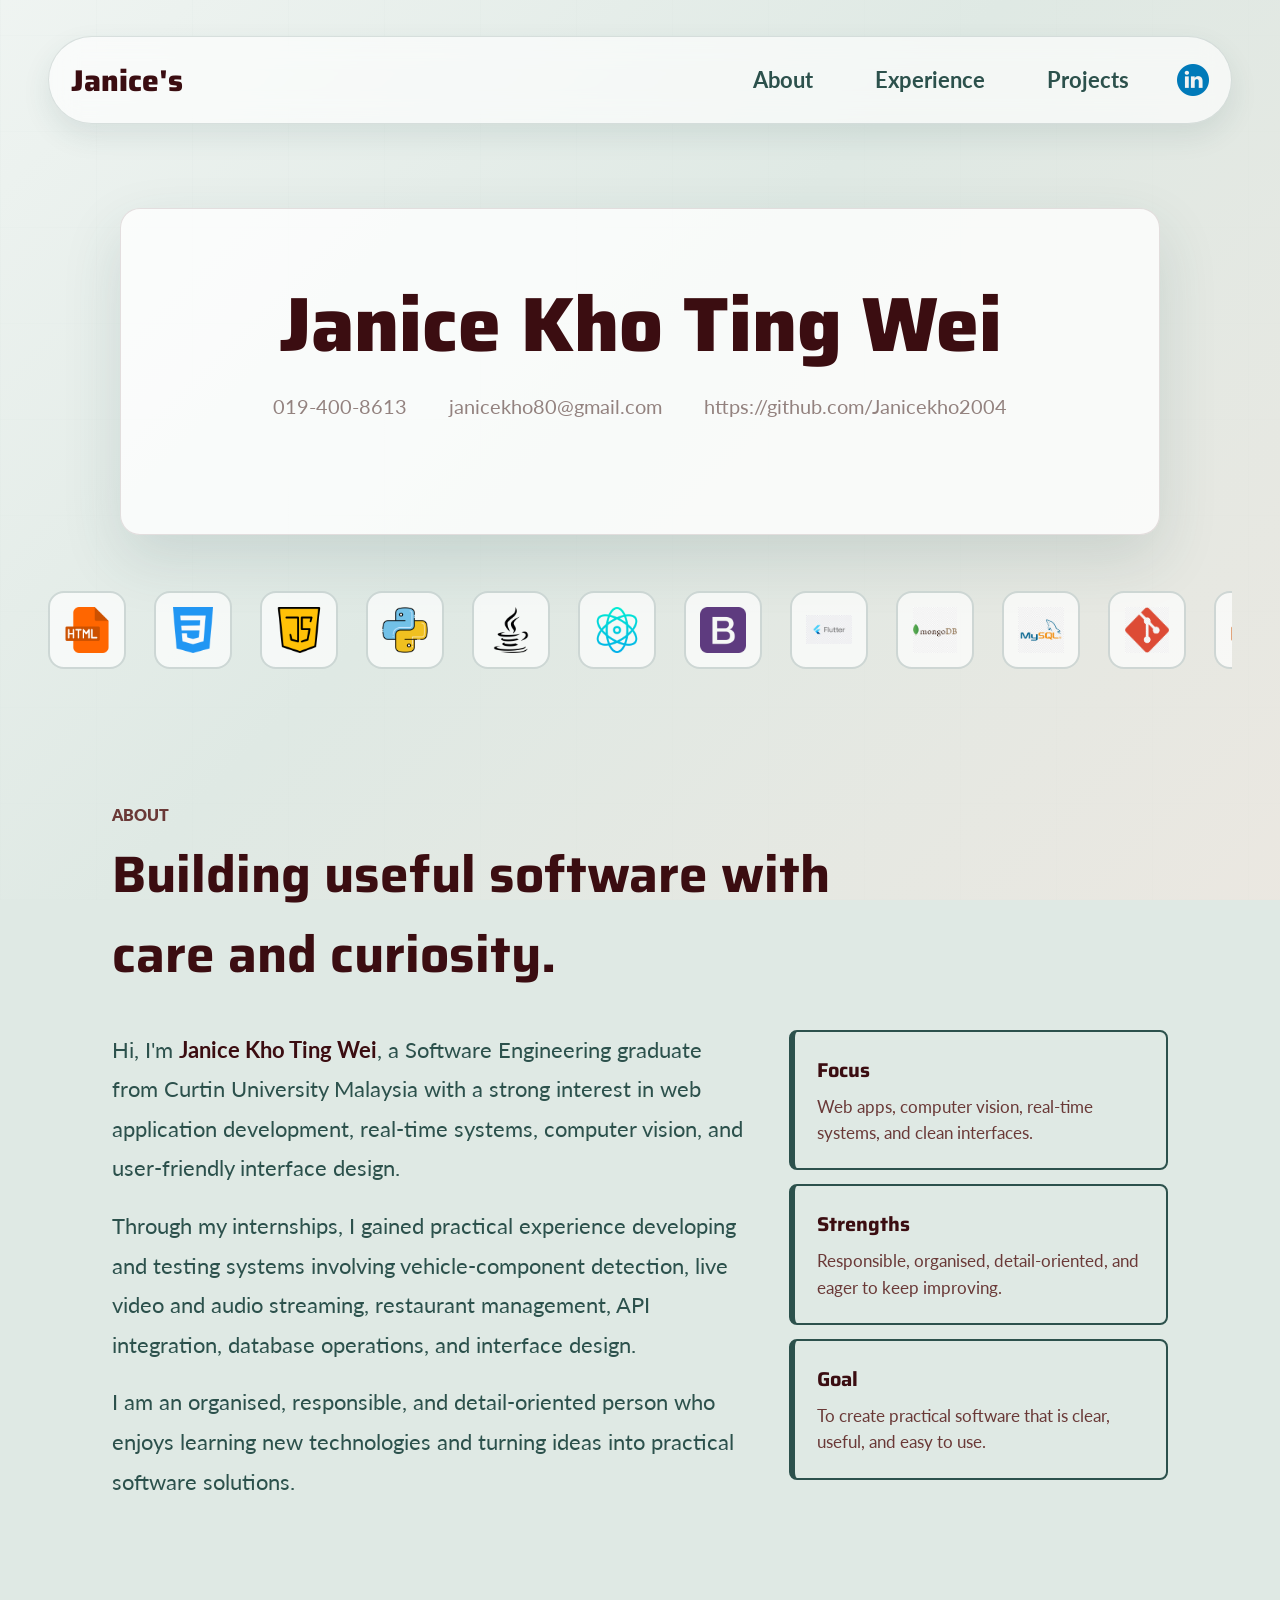
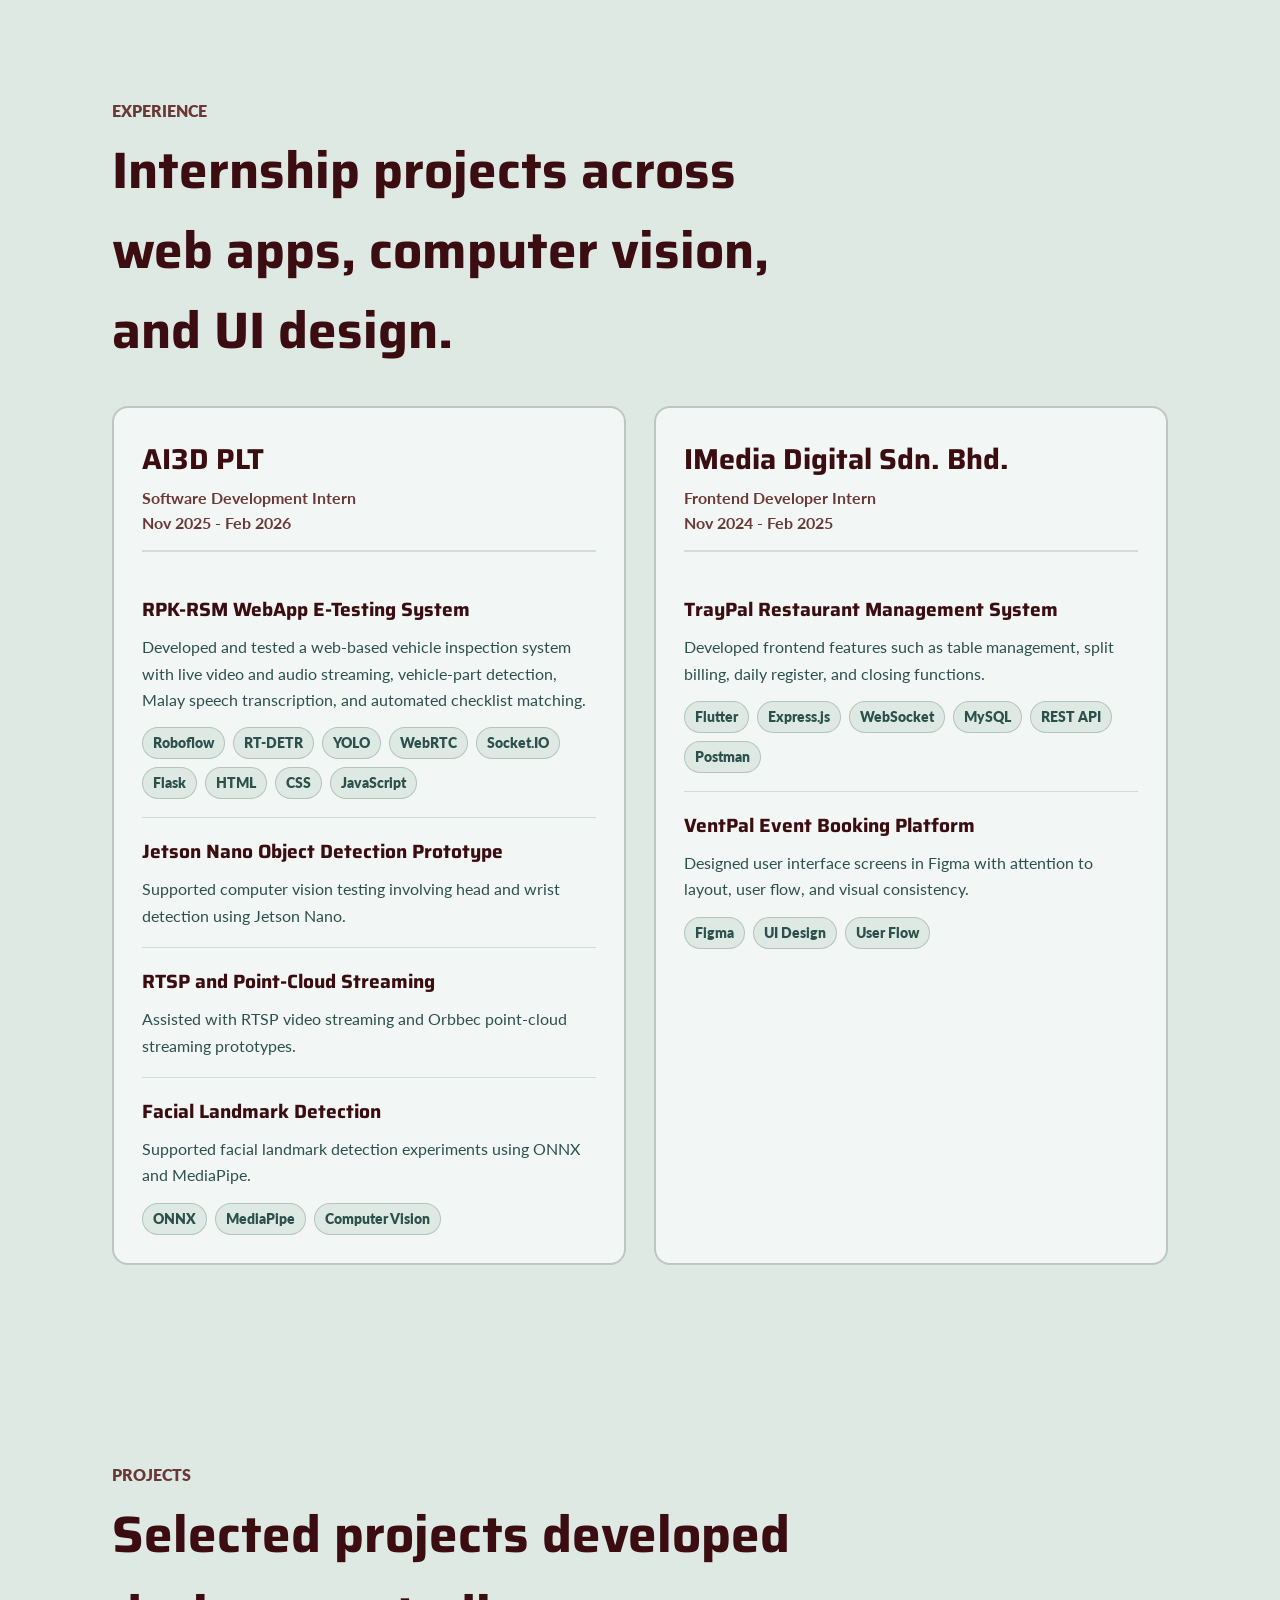
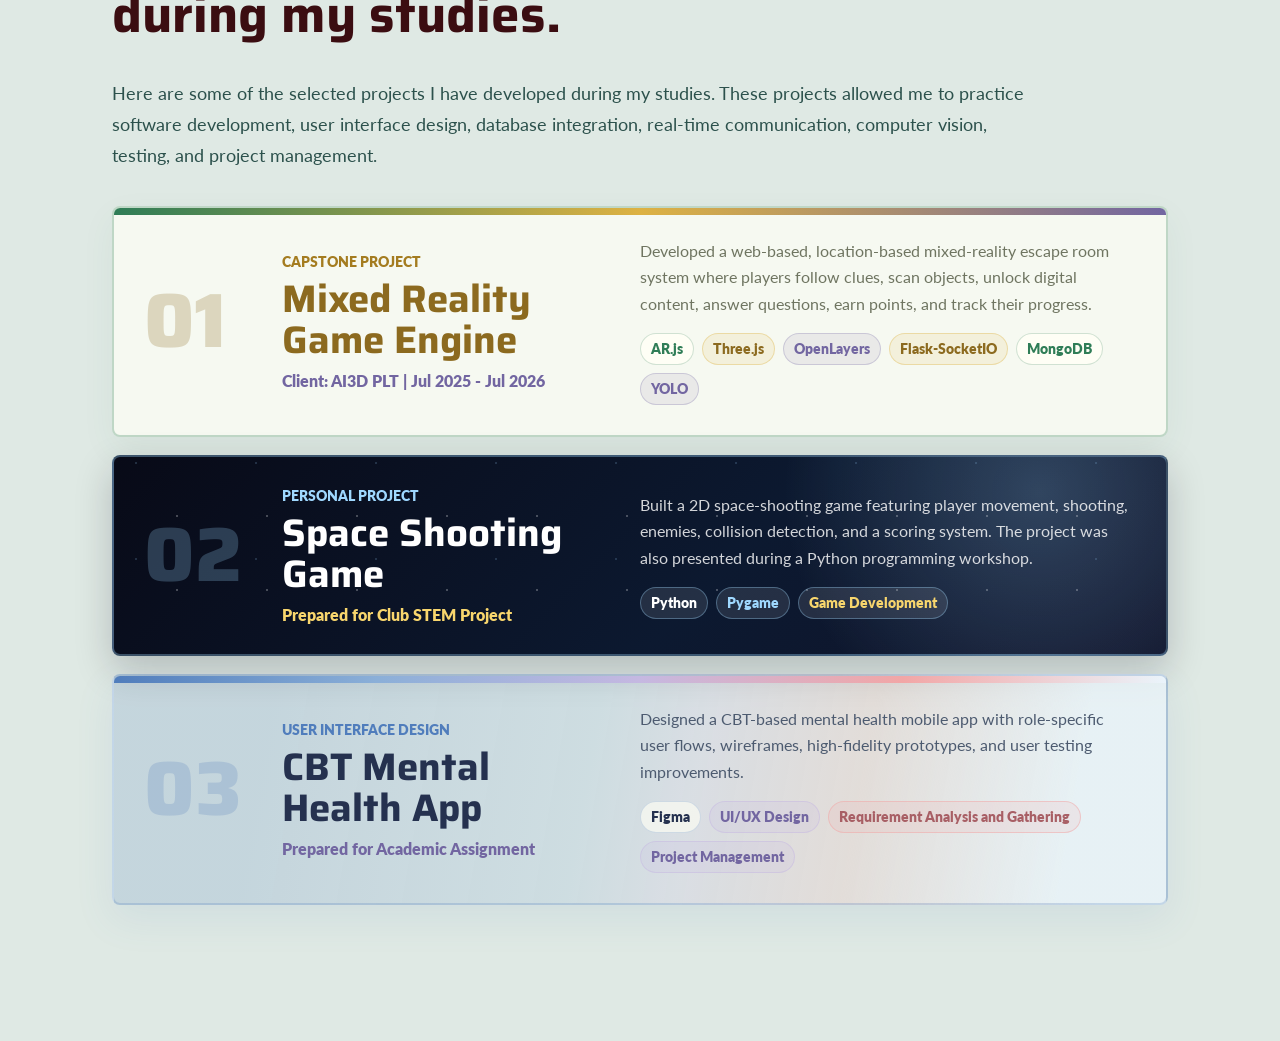
==== commit 820962e1: "Backrgound decoration change" ====
--- a/index.html
+++ b/index.html
@@ -20,7 +20,6 @@
             <a href="#about">About</a>
             <a href="#experience">Experience</a>
             <a href="#project">Projects</a>
-            <a href="#resume">Resume</a>
 
             <a class="linkedin-button"
                 href="https://www.linkedin.com/in/janice-kho-ting-wei-541076395"
@@ -42,7 +41,6 @@
             <p>https://github.com/Janicekho2004</p>
         </div>
 
-        <button type="button">Explore My Portfolio</button>
     </main>
 
     <!-- skills marquee -->
@@ -252,7 +250,7 @@
 
         <!-- MRGE -->
         <div class="project-list">
-            <a class="project-row" href="mrge.html" aria-label="View Mixed Reality Game Engine project">
+            <a class="project-row project-row-mrge" href="mrge.html" aria-label="View Mixed Reality Game Engine project">
                 <span class="project-number">01</span>
 
                 <div class="project-row-main">
@@ -281,7 +279,7 @@
             </a>
 
             <!-- Space Shooting Game -->
-            <a class="project-row" href="space.html" aria-label="View Space Shooting Game project">
+            <a class="project-row project-row-space" href="space.html" aria-label="View Space Shooting Game project">
                 <span class="project-number">02</span>
 
                 <div class="project-row-main">
@@ -307,7 +305,7 @@
             </a>
 
             <!-- CBT -->
-            <a class="project-row" href="#" aria-label="View Space Shooting Game project">
+            <a class="project-row project-row-cbt" href="cbt.html" aria-label="View CBT Mental Health App project">
                 <span class="project-number">03</span>
 
                 <div class="project-row-main">
@@ -332,5 +330,22 @@
             </a>
         </div>
     </section>
+
+    <script>
+        const siteHeader = document.querySelector(".site-header");
+        let lastScrollY = window.scrollY;
+
+        window.addEventListener("scroll", () => {
+            const currentScrollY = window.scrollY;
+
+            if (currentScrollY > lastScrollY && currentScrollY > 120) {
+                siteHeader.classList.add("header-hidden");
+            } else {
+                siteHeader.classList.remove("header-hidden");
+            }
+
+            lastScrollY = currentScrollY;
+        });
+    </script>
 </body>
 </html>
--- a/style.css
+++ b/style.css
@@ -22,17 +22,38 @@
     padding: 36px 48px 72px;
     font-family: "Lato", Arial, Helvetica, sans-serif;
     color: #3B0D11;
-    background: #DFE9E4;
+    background:
+        linear-gradient(135deg, rgba(255, 255, 255, 0.5), rgba(223, 233, 228, 0.82) 46%, rgba(238, 231, 224, 0.78)),
+        repeating-linear-gradient(90deg, rgba(44, 81, 76, 0.035) 0 1px, transparent 1px 96px),
+        repeating-linear-gradient(0deg, rgba(44, 81, 76, 0.028) 0 1px, transparent 1px 96px),
+        #DFE9E4;
+    background-attachment: fixed;
 }
 
 .site-header {
+    position: sticky;
+    top: 16px;
+    z-index: 100;
     width: min(100%, 1500px);
     min-height: 88px;
     margin: 0 auto;
+    padding: 0 22px;
     display: flex;
     align-items: center;
     justify-content: space-between;
     gap: 24px;
+    border: 1px solid rgba(44, 81, 76, 0.16);
+    border-radius: 999px;
+    background: rgba(255, 255, 255, 0.64);
+    backdrop-filter: blur(14px);
+    box-shadow: 0 12px 28px rgba(44, 81, 76, 0.1);
+    transition: transform 220ms ease, opacity 220ms ease;
+}
+
+.site-header.header-hidden {
+    opacity: 0;
+    transform: translateY(-120%);
+    pointer-events: none;
 }
 
 .logo {
@@ -368,6 +389,209 @@
     transform: translateY(-3px);
 }
 
+.project-row-mrge {
+    position: relative;
+    overflow: hidden;
+    border-color: rgba(47, 125, 87, 0.28);
+    background: rgba(255, 255, 246, 0.72);
+    box-shadow: 0 12px 35px rgba(47, 125, 87, 0.06);
+}
+
+.project-row-mrge::before {
+    content: "";
+    position: absolute;
+    top: 0;
+    left: 0;
+    width: 100%;
+    height: 7px;
+    background: linear-gradient(90deg, #2F7D57, #DDB243, #7266A1);
+}
+
+.project-row-mrge:hover {
+    background: rgba(255, 255, 246, 0.92);
+    box-shadow: 0 18px 42px rgba(47, 125, 87, 0.14);
+}
+
+.project-row-mrge .project-number {
+    color: rgba(140, 106, 31, 0.24);
+}
+
+.project-row-mrge .project-row-main p {
+    color: #a47c20;
+}
+
+.project-row-mrge .project-row-main h3 {
+    color: #8c6a1f;
+}
+
+.project-row-mrge .project-row-main span {
+    color: #7266A1;
+}
+
+.project-row-mrge .project-row-details p {
+    color: #6F7561;
+}
+
+.project-row-mrge .tag-list span {
+    color: #2F7D57;
+    border-color: rgba(47, 125, 87, 0.22);
+    background: rgba(255, 255, 246, 0.82);
+}
+
+.project-row-mrge .tag-list span:nth-child(2n) {
+    color: #8c6a1f;
+    border-color: rgba(221, 178, 67, 0.36);
+    background: rgba(221, 178, 67, 0.12);
+}
+
+.project-row-mrge .tag-list span:nth-child(3n) {
+    color: #7266A1;
+    border-color: rgba(114, 102, 161, 0.26);
+    background: rgba(114, 102, 161, 0.1);
+}
+
+.project-row-space {
+    position: relative;
+    overflow: hidden;
+    border-color: rgba(159, 216, 255, 0.34);
+    color: #ffffff;
+    background:
+        radial-gradient(circle at 88% 18%, rgba(159, 216, 255, 0.24), transparent 16rem),
+        linear-gradient(135deg, #080a17 0%, #0c1930 58%, #10142b 100%);
+    box-shadow: 0 14px 38px rgba(8, 10, 23, 0.2);
+}
+
+.project-row-space::before {
+    content: "";
+    position: absolute;
+    inset: 0;
+    pointer-events: none;
+    background-image:
+        radial-gradient(circle, rgba(255, 255, 255, 0.72) 1px, transparent 1.5px),
+        radial-gradient(circle, rgba(159, 216, 255, 0.5) 1px, transparent 1.4px);
+    background-position: 18px 22px, 82px 54px;
+    background-size: 90px 74px, 120px 96px;
+    opacity: 0.35;
+}
+
+.project-row-space:hover {
+    background:
+        radial-gradient(circle at 88% 18%, rgba(159, 216, 255, 0.3), transparent 16rem),
+        linear-gradient(135deg, #0b1024 0%, #102244 58%, #151a36 100%);
+    box-shadow: 0 18px 44px rgba(8, 10, 23, 0.28);
+}
+
+.project-row-space .project-number,
+.project-row-space .project-row-main,
+.project-row-space .project-row-details {
+    position: relative;
+    z-index: 1;
+}
+
+.project-row-space .project-number {
+    color: rgba(159, 216, 255, 0.24);
+}
+
+.project-row-space .project-row-main p {
+    color: #9fd8ff;
+}
+
+.project-row-space .project-row-main h3 {
+    color: #ffffff;
+}
+
+.project-row-space .project-row-main span {
+    color: #f8d66d;
+}
+
+.project-row-space .project-row-details p {
+    color: rgba(255, 255, 255, 0.82);
+}
+
+.project-row-space .tag-list span {
+    color: #ffffff;
+    border-color: rgba(159, 216, 255, 0.34);
+    background: rgba(255, 255, 255, 0.1);
+}
+
+.project-row-space .tag-list span:nth-child(2) {
+    color: #9fd8ff;
+}
+
+.project-row-space .tag-list span:nth-child(3) {
+    color: #f8d66d;
+}
+
+.project-row-cbt {
+    position: relative;
+    overflow: hidden;
+    border-color: rgba(80, 125, 188, 0.24);
+    background:
+        linear-gradient(100deg, rgba(80, 125, 188, 0.18) 15%, rgba(139, 175, 216, 0.2) 45%, rgba(197, 184, 225, 0.22) 55%, rgba(242, 166, 166, 0.18) 70%, rgba(234, 244, 251, 0.72) 90%);
+    box-shadow: 0 14px 38px rgba(80, 125, 188, 0.1);
+}
+
+.project-row-cbt::before {
+    content: "";
+    position: absolute;
+    top: 0;
+    left: 0;
+    width: 100%;
+    height: 7px;
+    background: linear-gradient(90deg, #507DBC, #8BAFD8, #C5B8E1, #F2A6A6, #EAF4FB);
+}
+
+.project-row-cbt:hover {
+    background:
+        linear-gradient(100deg, rgba(80, 125, 188, 0.24) 15%, rgba(139, 175, 216, 0.26) 45%, rgba(197, 184, 225, 0.28) 55%, rgba(242, 166, 166, 0.22) 70%, rgba(234, 244, 251, 0.88) 90%);
+    box-shadow: 0 18px 44px rgba(80, 125, 188, 0.16);
+}
+
+.project-row-cbt .project-number,
+.project-row-cbt .project-row-main,
+.project-row-cbt .project-row-details {
+    position: relative;
+    z-index: 1;
+}
+
+.project-row-cbt .project-number {
+    color: rgba(80, 125, 188, 0.22);
+}
+
+.project-row-cbt .project-row-main p {
+    color: #507DBC;
+}
+
+.project-row-cbt .project-row-main h3 {
+    color: #25314f;
+}
+
+.project-row-cbt .project-row-main span {
+    color: #7266A1;
+}
+
+.project-row-cbt .project-row-details p {
+    color: #4d5b70;
+}
+
+.project-row-cbt .tag-list span {
+    color: #25314f;
+    border-color: rgba(80, 125, 188, 0.22);
+    background: rgba(255, 255, 244, 0.64);
+}
+
+.project-row-cbt .tag-list span:nth-child(2n) {
+    color: #7266A1;
+    border-color: rgba(197, 184, 225, 0.48);
+    background: rgba(197, 184, 225, 0.18);
+}
+
+.project-row-cbt .tag-list span:nth-child(3n) {
+    color: #a85f65;
+    border-color: rgba(242, 166, 166, 0.5);
+    background: rgba(242, 166, 166, 0.16);
+}
+
 .project-number {
     color: rgba(59, 13, 17, 0.16);
     font-family: "Saira", Arial, Helvetica, sans-serif;
@@ -425,6 +649,149 @@
 
 .project-detail .section-heading {
     max-width: 980px;
+}
+
+.project-detail-compact {
+    position: relative;
+    margin-top: 0;
+    padding-top: 64px;
+}
+
+.project-detail-compact .back-arrow-link {
+    position: absolute;
+    top: 16px;
+    left: 28px;
+    width: 46px;
+    height: 46px;
+    margin-bottom: 0;
+    border: 1px solid rgba(44, 81, 76, 0.28);
+    background: rgba(255, 255, 255, 0.72);
+    box-shadow: 0 10px 24px rgba(44, 81, 76, 0.14);
+    z-index: 20;
+}
+
+.project-detail-compact .back-arrow-link:hover {
+    background: rgba(255, 255, 255, 0.92);
+    box-shadow: 0 14px 30px rgba(44, 81, 76, 0.2);
+}
+
+.project-detail-compact .back-arrow-img {
+    width: 21px;
+    height: 21px;
+}
+
+.project-detail-compact .section-heading {
+    margin-bottom: 24px;
+}
+
+.project-detail-compact h1 {
+    font-size: clamp(3rem, 5.4vw, 5rem);
+    line-height: 0.98;
+}
+
+.project-detail-compact .section-intro {
+    margin-bottom: 24px;
+}
+
+.project-detail-compact .project-detail-grid {
+    gap: 24px;
+    margin-top: 24px;
+}
+
+.project-detail-compact .project-detail-grid > section {
+    padding: 22px 28px;
+}
+
+.mrge-theme {
+    --surface: rgba(255, 255, 246, 0.58);
+    --surface-2: rgba(255, 255, 246, 0.86);
+    --bg: #F1EDE0;
+    --bg-alt: rgba(111, 117, 97, 0.12);
+    --border: rgba(47, 125, 87, 0.3);
+    --accent: #2F7D57;
+    --accent-border: rgba(47, 125, 87, 0.32);
+    --accent-ghost: rgba(114, 102, 161, 0.14);
+    --text-1: #2F7D57;
+    --text-3: #6F7561;
+    color: #6F7561;
+    background: #F1EDE0;
+}
+
+.mrge-theme .project-detail-compact {
+    background: rgba(255, 255, 246, 0.34);
+}
+
+.mrge-theme .section-heading p,
+.mrge-theme .section-label {
+    color: #DDB243;
+}
+
+.mrge-theme .project-detail-compact h1,
+.mrge-theme .project-detail-grid h2,
+.mrge-theme .tech-column h3,
+.mrge-theme .section-title {
+    color: #2F7D57;
+}
+
+.mrge-theme .project-detail-compact h1 {
+    color: #DDB243;
+}
+
+.mrge-theme .section-title em {
+    color: #7266A1;
+}
+
+.mrge-theme .section-intro,
+.mrge-theme .section-sub,
+.mrge-theme .project-detail-grid p,
+.mrge-theme .project-detail-grid ul,
+.mrge-theme .project-detail-grid li,
+.mrge-theme .tech-column p {
+    color: #6F7561;
+}
+
+.mrge-theme .project-detail-grid strong {
+    color: #2F7D57;
+}
+
+.mrge-theme .project-detail-grid li::marker {
+    color: #8C6A1F;
+}
+
+.mrge-theme .project-detail-grid section,
+.mrge-theme .tech-column {
+    border-color: rgba(47, 125, 87, 0.3);
+    background: rgba(255, 255, 246, 0.82);
+}
+
+.mrge-theme .tech-column {
+    border-left-color: #2F7D57;
+}
+
+.mrge-theme .tag-list span {
+    color: #2F7D57;
+    border-color: rgba(47, 125, 87, 0.32);
+    background: rgba(255, 255, 246, 0.88);
+}
+
+.mrge-theme .back-arrow-link {
+    border-color: rgba(47, 125, 87, 0.3);
+    background: rgba(255, 255, 246, 0.86);
+    box-shadow: 0 10px 24px rgba(47, 125, 87, 0.14);
+}
+
+.mrge-theme .back-arrow-link:hover {
+    background: #FFFFF6;
+    box-shadow: 0 14px 30px rgba(47, 125, 87, 0.2);
+}
+
+.mrge-theme .back-arrow-link:focus-visible {
+    outline-color: rgba(114, 102, 161, 0.45);
+}
+
+.mrge-theme .video-frame {
+    border-color: rgba(114, 102, 161, 0.34);
+    background: #7266A1;
 }
 
 .project-detail-grid {
@@ -782,6 +1149,128 @@
     letter-spacing: 0.06em; text-transform: uppercase; width: 36px; text-align: center;
 }
 
+/* CBT case study page */
+.cbt-page {
+    width: min(100%, 1280px);
+    margin: 72px auto 0;
+}
+
+.cbt-hero {
+    min-height: 520px;
+    display: flex;
+    flex-direction: column;
+    justify-content: center;
+    padding: 72px;
+    border: 2px solid rgba(106, 57, 55, 0.22);
+    border-radius: 24px;
+    background:
+        linear-gradient(135deg, rgba(255, 255, 255, 0.78), rgba(223, 233, 228, 0.76)),
+        radial-gradient(circle at top right, rgba(147, 130, 127, 0.28), transparent 30rem);
+}
+
+.cbt-label {
+    margin: 0 0 12px;
+    color: #6A3937;
+    font-weight: 900;
+    text-transform: uppercase;
+}
+
+.cbt-hero h1 {
+    max-width: 900px;
+    margin: 0;
+    font-size: clamp(3.4rem, 8vw, 7rem);
+}
+
+.cbt-hero > p:last-child {
+    max-width: 760px;
+    margin: 24px 0 0;
+    color: #2C514C;
+    font-size: 1.25rem;
+    line-height: 1.75;
+}
+
+.cbt-roles {
+    display: grid;
+    grid-template-columns: repeat(3, minmax(0, 1fr));
+    gap: 18px;
+    margin-top: 28px;
+}
+
+.cbt-roles article,
+.cbt-process,
+.cbt-tools {
+    border: 2px solid rgba(44, 81, 76, 0.22);
+    border-radius: 18px;
+    background: rgba(255, 255, 255, 0.62);
+}
+
+.cbt-roles article {
+    padding: 28px;
+}
+
+.cbt-roles span {
+    color: rgba(59, 13, 17, 0.22);
+    font-family: "Saira", Arial, Helvetica, sans-serif;
+    font-size: 3rem;
+    font-weight: 900;
+}
+
+.cbt-roles h2,
+.cbt-process h2,
+.cbt-tools h2 {
+    margin: 8px 0 12px;
+    color: #3B0D11;
+    font-family: "Saira", Arial, Helvetica, sans-serif;
+}
+
+.cbt-roles p,
+.process-steps p {
+    margin: 0;
+    color: #2C514C;
+    line-height: 1.65;
+}
+
+.cbt-process {
+    display: grid;
+    grid-template-columns: 0.7fr 1.3fr;
+    gap: 32px;
+    margin-top: 28px;
+    padding: 40px;
+}
+
+.cbt-process h2 {
+    font-size: clamp(2rem, 4vw, 3.4rem);
+    line-height: 1.1;
+}
+
+.process-steps {
+    display: grid;
+    gap: 14px;
+}
+
+.process-steps article {
+    padding: 18px 20px;
+    border-left: 5px solid #2C514C;
+    border-radius: 10px;
+    background: #DFE9E4;
+}
+
+.process-steps span {
+    display: block;
+    margin-bottom: 6px;
+    color: #3B0D11;
+    font-weight: 900;
+}
+
+.cbt-tools {
+    margin-top: 28px;
+    padding: 32px;
+}
+
+.cbt-tools h2 {
+    margin-top: 0;
+}
+
 @media (max-width: 520px) {
     body {
         padding: 18px;
@@ -910,4 +1399,24 @@
     .video-demo {
         grid-template-columns: 1fr;
     }
-}
+
+    .cbt-page {
+        margin-top: 28px;
+    }
+
+    .cbt-hero {
+        min-height: auto;
+        padding: 42px 24px;
+    }
+
+    .cbt-roles,
+    .cbt-process {
+        grid-template-columns: 1fr;
+    }
+
+    .cbt-process,
+    .cbt-tools,
+    .cbt-roles article {
+        padding: 22px;
+    }
+}
